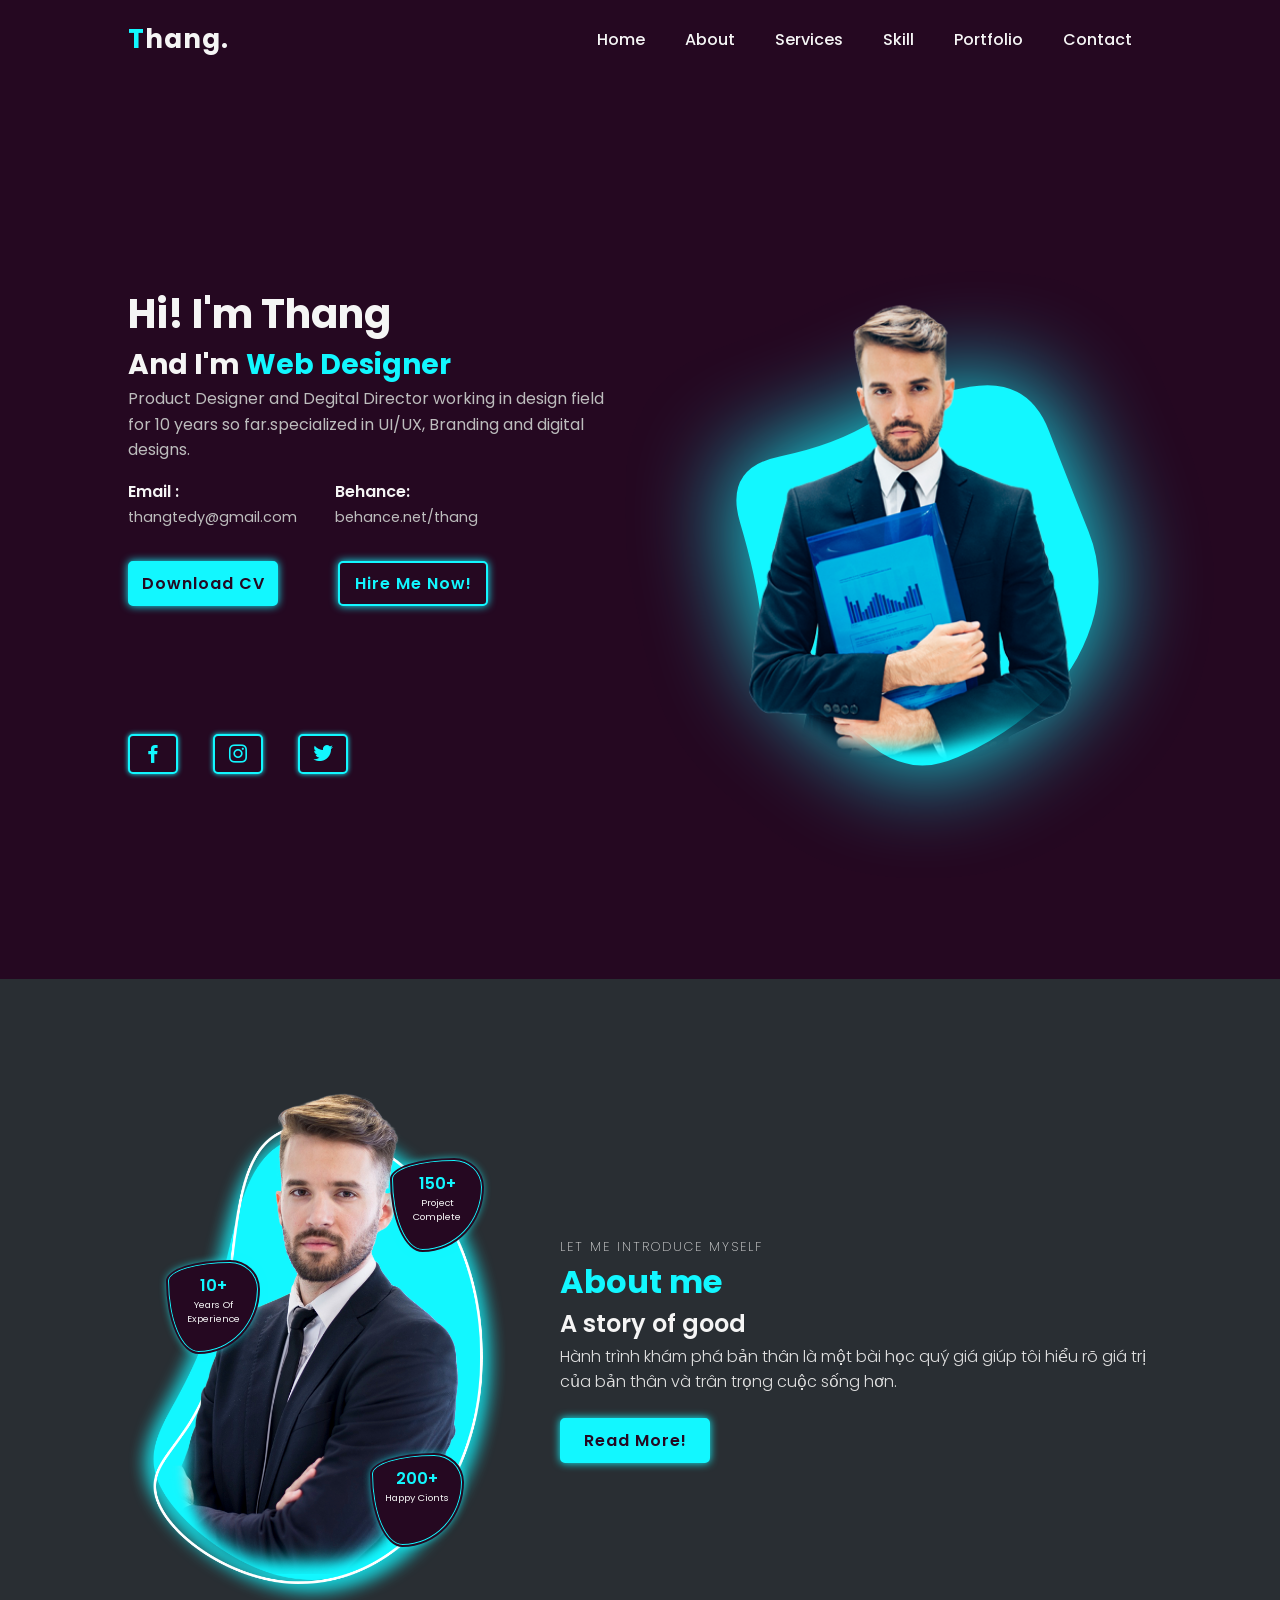
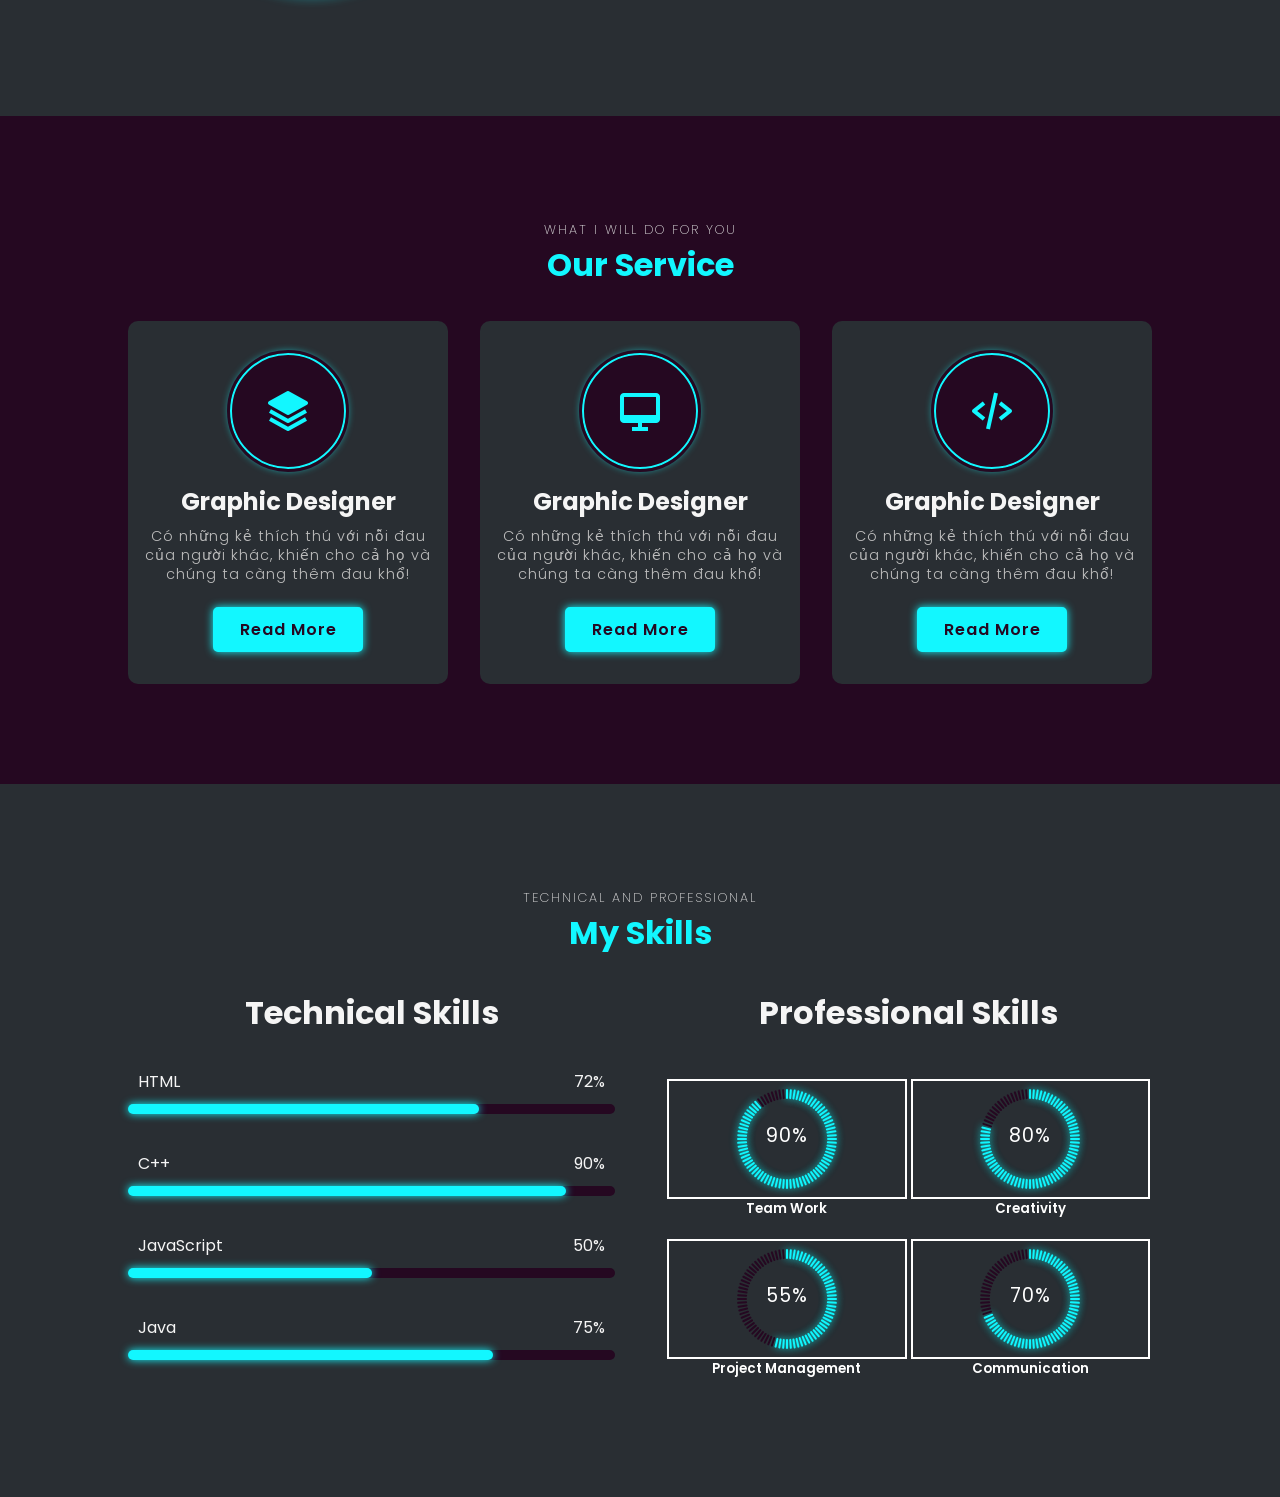
==== home.html @ ef7d9b41 "Add files via upload" ====
<!DOCTYPE html>
<html lang="en">
  <head>
    <meta charset="UTF-8" />
    <meta name="viewport" content="width=device-width, initial-scale=1.0" />
    <title>Persional Website</title>

    <!-- link-icon -->
    <link
      href="https://unpkg.com/boxicons@2.1.4/css/boxicons.min.css"
      rel="stylesheet"
    />
    <link rel="stylesheet" href="/home.css" />
  </head>
  <body>
    <header>
      <div class="logo"><span>T</span>hang.</div>
      <ul class="navlist">
        <li><a href="#home">Home</a></li>
        <li><a href="#about">About</a></li>
        <li><a href="#services">Services</a></li>
        <li><a href="#skills">Skill</a></li>
        <li><a href="#portfolio">Portfolio</a></li>
        <li><a href="#contact">Contact</a></li>
      </ul>

      <div id="menu-icon" class="bx bx-menu"></div>
    </header>

    <section id="home" class="home">
      <div class="home-content">
        <h1>Hi! I'm Thang</h1>
        <div class="change-text">
          <h3>And I'm</h3>
          <h3>
            <span class="word">Student</span>
            <span class="word">Web&nbsp;Designer</span>
            <span class="word">Frontend&nbsp;Developer</span>
            <span class="word">UX/UI&nbsp;Developer</span>
          </h3>
        </div>

        <p>
          Product Designer and Degital Director working in design field for 10
          years so far.specialized in UI/UX, Branding and digital designs.
        </p>

        <div class="infor-box">
          <div class="email-infor">
            <h5>Email :</h5>
            <span>thangtedy@gmail.com</span>
          </div>
          <div class="behance-infor">
            <h5>Behance:</h5>
            <span>behance.net/thang</span>
          </div>
        </div>

        <div class="btn-box">
          <a href="#" class="btn">Download CV</a>
          <a href="#" class="btn">Hire Me Now!</a>
        </div>

        <div class="social-icons">
          <a href="#"><i class="bx bxl-facebook"></i></a>
          <a href="#"><i class="bx bxl-instagram"></i></a>
          <a href="#"><i class="bx bxl-twitter"></i></a>
        </div>
      </div>

      <div class="home-image">
        <div class="img-box">
          <img src="/img/man3.png" alt="pic" />
        </div>

        <div class="liquid-shape">
          <svg
            viewBox="0 0 500 500"
            xmlns="http://www.w3.org/2000/svg"
            xmlns:xlink="http://www.w3.org/1999/xlink"
            width="100%"
            id="blobSvg"
          >
            <path fill="#12f7ff">
              <animate
                attributeName="d"
                dur="20000ms"
                repeatCount="indefinite"
                values="
                            M434,294Q402,338,372,373.5Q342,409,296,428Q250,447,209.5,419Q169
                            ,391,134.5,364Q100,337,99.5,293.5Q99,250,68.5,188.5Q38,127,105,121Q172
                            ,115,211,84.5Q250,54,310,48.5Q370,43,384,103.5Q398,164,432,207Q466,250,434,294Z;
    
                            M442.5,309Q455,368,404,398Q353,428,301.5,454.5Q250,481,207,440Q164,399
                            ,129.5,369.5Q95,340,81.5,295Q68,250,75,201.5Q82,153,125,130.5Q168,108,209
                            ,93Q250,78,311,58Q372,38,408,88Q444,138,437,194Q430,250,442.5,309Z;
    
                            M441.5,295.5Q407,341,376.5,378.5Q346,416,298,410Q250,404,208.5,399Q167
                            ,394,103,383Q39,372,56,311Q73,250,69.5,197Q66,144,96.5,90.5Q127,37,188.5
                            ,42Q250,47,297.5,66.5Q345,86,396,111Q447,136,461.5,193Q476,250,441.5,295.5Z;
    
                            M426,298Q417,346,385,387.5Q353,429,301.5,418Q250,407,211,396Q172,385,103.5,
                            379.5Q35,374,27,312Q19,250,65,210Q111,170,128.5,120Q146,70,198,38Q250,6,310,
                            24.5Q370,43,413.5,86.5Q457,130,446,190Q435,250,426,298Z;
    
                            M434.5,292Q396,334,375,382.5Q354,431,302,444.5Q250,458,188.5,460.5Q127
                            ,463,117,397.5Q107,332,83,291Q59,250,88.5,212Q118,174,144.5,144Q171,114
                            210.5,101.5Q250,89,309,67.5Q368,46,413.5,87.5Q459,129,466,189.5Q473,250,434.5,292Z;
    
                            M434,294Q402,338,372,373.5Q342,409,296,428Q250,447,209.5,419Q169,391
                            ,134.5,364Q100,337,99.5,293.5Q99,250,68.5,188.5Q38,127,105,121Q172,115,211
                            ,84.5Q250,54,310,48.5Q370,43,384,103.5Q398,164,432,207Q466,250,434,294Z;
                            "
              ></animate>
            </path>
          </svg>
        </div>

        <div class="liquid-shape">
          <svg
            viewBox="0 0 500 500"
            xmlns="http://www.w3.org/2000/svg"
            xmlns:xlink="http://www.w3.org/1999/xlink"
            width="100%"
            id="blobSvg"
          >
            <path fill="#12f7ff">
              <animate
                attributeName="d"
                dur="20000ms"
                repeatCount="indefinite"
                values="
                            M434,294Q402,338,372,373.5Q342,409,296,428Q250,447,209.5,419Q169
                            ,391,134.5,364Q100,337,99.5,293.5Q99,250,68.5,188.5Q38,127,105,121Q172
                            ,115,211,84.5Q250,54,310,48.5Q370,43,384,103.5Q398,164,432,207Q466,250,434,294Z;
    
                            M442.5,309Q455,368,404,398Q353,428,301.5,454.5Q250,481,207,440Q164,399
                            ,129.5,369.5Q95,340,81.5,295Q68,250,75,201.5Q82,153,125,130.5Q168,108,209
                            ,93Q250,78,311,58Q372,38,408,88Q444,138,437,194Q430,250,442.5,309Z;
    
                            M441.5,295.5Q407,341,376.5,378.5Q346,416,298,410Q250,404,208.5,399Q167
                            ,394,103,383Q39,372,56,311Q73,250,69.5,197Q66,144,96.5,90.5Q127,37,188.5
                            ,42Q250,47,297.5,66.5Q345,86,396,111Q447,136,461.5,193Q476,250,441.5,295.5Z;
    
                            M426,298Q417,346,385,387.5Q353,429,301.5,418Q250,407,211,396Q172,385,103.5,
                            379.5Q35,374,27,312Q19,250,65,210Q111,170,128.5,120Q146,70,198,38Q250,6,310,
                            24.5Q370,43,413.5,86.5Q457,130,446,190Q435,250,426,298Z;
    
                            M434.5,292Q396,334,375,382.5Q354,431,302,444.5Q250,458,188.5,460.5Q127
                            ,463,117,397.5Q107,332,83,291Q59,250,88.5,212Q118,174,144.5,144Q171,114
                            210.5,101.5Q250,89,309,67.5Q368,46,413.5,87.5Q459,129,466,189.5Q473,250,434.5,292Z;
    
                            M434,294Q402,338,372,373.5Q342,409,296,428Q250,447,209.5,419Q169,391
                            ,134.5,364Q100,337,99.5,293.5Q99,250,68.5,188.5Q38,127,105,121Q172,115,211
                            ,84.5Q250,54,310,48.5Q370,43,384,103.5Q398,164,432,207Q466,250,434,294Z;
                            "
              ></animate>
            </path>
          </svg>
        </div>
      </div>
    </section>

    <section id="about" class="about">
      <div class="img-about">
        <img src="/img/about-me-pic2.png" alt="" />
        <div class="infor-about1">
          <span>10+</span>
          <p>Years Of Experience</p>
        </div>
        <div class="infor-about2">
          <span>150+</span>
          <p>Project Complete</p>
        </div>
        <div class="infor-about3">
          <span>200+</span>
          <p>Happy Cionts</p>
        </div>
      </div>

      <div class="about-content">
        <span>Let me introduce myself</span>
        <h2>About me</h2>
        <h3>A story of good</h3>
        <p>
          Hành trình khám phá bản thân là một bài học quý giá giúp tôi hiểu rõ
          giá trị của bản thân và trân trọng cuộc sống hơn.
        </p>

        <div class="btn-box">
          <a href="#" class="btn">Read More!</a>
        </div>
      </div>
    </section>

    <section id="services" class="services">
      <div class="main-text">
        <span>what i will do for you</span>
        <h2>Our Service</h2>
      </div>
      <!-- box1 -->
      <div class="section-services">
        <div class="service-box">
          <i class="bx bxs-layer service-icon"></i>
          <h3>Graphic Designer</h3>
          <p>
            Có những kẻ thích thú với nỗi đau của người khác, khiến cho cả họ và
            chúng ta càng thêm đau khổ!
          </p>
          <div class="btn-box service-btn">
            <a href="#" class="btn">Read More</a>
          </div>
        </div>
        <!-- box2 -->
        <div class="service-box">
          <i class="bx bx-desktop service-icon"></i>
          <h3>Graphic Designer</h3>
          <p>
            Có những kẻ thích thú với nỗi đau của người khác, khiến cho cả họ và
            chúng ta càng thêm đau khổ!
          </p>
          <div class="btn-box service-btn">
            <a href="#" class="btn">Read More</a>
          </div>
        </div>
        <!-- box3 -->
        <div class="service-box">
          <i class="bx bx-code-alt service-icon"></i>
          <h3>Graphic Designer</h3>
          <p>
            Có những kẻ thích thú với nỗi đau của người khác, khiến cho cả họ và
            chúng ta càng thêm đau khổ!
          </p>
          <div class="btn-box service-btn">
            <a href="#" class="btn">Read More</a>
          </div>
        </div>
      </div>
    </section>

    <section id="skills" class="skills">
      <div class="main-text">
        <span>technical and professional</span>
        <h2>My Skills</h2>
      </div>

      <div class="skill-main">
        <div class="skill-left">
          <h3>Technical Skills</h3>

          <div class="skill-bar">
            <div class="infor">
              <p>HTML</p>
              <p>72%</p>
            </div>
            <div class="bar">
              <span class="html"></span>
            </div>
          </div>

          <div class="skill-bar">
            <div class="infor">
              <p>C++</p>
              <p>90%</p>
            </div>
            <div class="bar">
              <span class="c"></span>
            </div>
          </div>

          <div class="skill-bar">
            <div class="infor">
              <p>JavaScript</p>
              <p>50%</p>
            </div>
            <div class="bar">
              <span class="javascript"></span>
            </div>
          </div>

          <div class="skill-bar">
            <div class="infor">
              <p>Java</p>
              <p>75%</p>
            </div>
            <div class="bar">
              <span class="java"></span>
            </div>
          </div>
        </div>

        <div class="skill-right">
          <h3>Professional Skills</h3>
          <div class="professional">

            <div class="box">
              <div class="circle" data-dots="80" data-percent="90"></div>
              <div class="text">
                <big>90%</big>
                <small>Team Work</small>
              </div>
            </div>

            <div class="box">
              <div class="circle" data-dots="80" data-percent="80"></div>
              <div class="text">
                <big>80%</big>
                <small>Creativity</small>
              </div>
            </div>

            <div class="box">
              <div class="circle" data-dots="80" data-percent="55"></div>
              <div class="text">
                <big>55%</big>
                <small>Project Management</small>
              </div>
            </div>

            <div class="box">
              <div class="circle" data-dots="80" data-percent="70"></div>
              <div class="text">
                <big>70%</big>
                <small>Communication</small>
              </div>
            </div>

          </div>
        </div>
      </div>
    </section>

    <script src="/home.js"></script>
  </body>
</html>
---- home.css ----
@import url('https://fonts.googleapis.com/css2?family=Mulish:wght@200;700&family=Poppins:wght@100;200;300;400;500;600;700;800;900&display=swap');

* {
    padding: 0;
    margin: 0;
    box-sizing: border-box;
    list-style: none;
    scroll-behavior: smooth;
    text-decoration: none;
}

:root {
    --text-color:#f5f5f5;
    --hover-color:#12f7ff;
    --bg-color:#250821;
    --secon-bg-color:#292e33;
    --big-font:2.5rem;
    --normal-font:2rem;
    --neon-box-shadow:0 0 .5rem #12f7ff;
    --h2-font:3rem;
    --font-neon-text-shadow:0 0 10px rgba(18, 247, 255, 0.3),
    0 0 20px rgba(18, 247, 255, 0.3),
    0 0 30px rgba(18, 247, 255, 0.3),
    0 0 40px rgba(18, 247, 255, 0.3),
    0 0 70px rgba(18, 247, 255, 0.3),
    0 0 80px rgba(18, 247, 255, 0.3),
    0 0 100px rgba(18, 247, 255, 0.3),
    0 0 150px rgba(18, 247, 255, 0.3);
}

body {
    font-family: "Poppins", sans-serif;
    background-color: var(--bg-color);
    color: var(--text-color);
}

header {
    display: flex;
    align-items: center;
    justify-content: space-between;
    width: 100%;
    padding: 20px 10%;
}

.logo {
    font-size: 26px;
    font-weight: 700;
    letter-spacing: 1px;
}

span {
    color: var(--hover-color);
}

.navlist {
    display: flex;
}

.navlist a {
    color: var(--text-color);
    font-weight: 500;
    padding: 10px 20px;
}

.navlist a:hover {
    color: var(--hover-color);
    text-shadow: 0 0 10px rgba(18, 247, 255, 0.6),
    0 0 20px rgba(18, 247, 255, 0.6),
    0 0 30px rgba(18, 247, 255, 0.6),
    0 0 40px rgba(18, 247, 255, 0.6),
    0 0 70px rgba(18, 247, 255, 0.6),
    0 0 80px rgba(18, 247, 255, 0.6),
    0 0 100px rgba(18, 247, 255, 0.6),
    0 0 150px rgba(18, 247, 255, 0.6);
}

#menu-icon {
    font-size: 1.8rem;
    z-index: 10001;
    cursor: pointer;
    margin-left: 25px;
    background: var(--hover-color);
    border-radius: 3px;
    color: var(--secon-bg-color);
    display: none;
}

section {
    padding: 100px 10%;
}

.home {
    min-height: 100vh;
    height: 100%;
    width: 100%;
    display: grid;
    grid-template-columns: repeat(2, 1fr);
    align-items: center;
    grid-gap: 4em;
}

.home-content {
    max-width: 600px;
}

.home-content h1 {
    font-size: var(--big-font);
    font-weight: 700;
}

.change-text {
    font-size: 1.5rem;
    font-weight: 600;
}

.change-text h3 {
    display: inline-flex;
    margin: 0;
    vertical-align: top;
}

.change-text h3 .word {
    position: absolute;
    display: flex;
    opacity: 0;
}

.change-text h3 .word .letter {
    transform-origin: center center 25px;
}

.change-text h3 .word .letter.out {
    transform: rotateX(90deg);
    transition: 0.32s cubic-bezier(0.6,0,0.7,0.2);
}

.change-text h3 .word .letter.in {
    transition: 0.32s ease;
}

.change-text h3 .word .letter.behind {
    transform: rotateX(-90deg);
}

.home-content p {
    color: #bdbdbd;
    line-height: 1.6;
}

.infor-box {
    display: inline-flex;
    justify-content: space-between;
    align-items: center;
    width: 350px;
    margin: 1rem 0 2rem;
}

.infor-box h5 {
    font-weight: 600;
    color: var(--text-color);
    font-size: 1rem;
}

.infor-box span {
    font-size: .9rem;
    color: #bdbdbd;
}

.btn-box {
    display: flex;
    justify-content: space-between;
    width: 360px;
    height: 45px;
}

.btn-box a.btn {
    display: inline-flex;
    justify-content: center;
    align-items: center;width: 150px;
    height: 100%;
    background: var(--hover-color);
    color: var(--bg-color);
    font-size: 1rem;
    letter-spacing: 1px;
    font-weight: 600;
    transition: .6s;
    box-shadow: var(--neon-box-shadow);
    border-radius: 5px;
    position: relative;
    overflow: hidden;
    z-index: 1;
    border: 2px solid var(--hover-color);
}

a.btn:hover {
    color: var(--hover-color)
}

a.btn::before {
    content: "";
    position: absolute;
    top: 0;
    left: 0;
    background: var(--bg-color);
    width: 0;
    height: 100%;
    z-index: -1;
    transition: .4s;
}

a.btn:hover::before {
     width: 100%;
}

a.btn:nth-child(2) {
    background-color: var(--bg-color);
    color: var(--hover-color);
}

a.btn:nth-child(2):hover {
    color: var(--bg-color);
}

a.btn:nth-child(2)::before {
    background: var(--hover-color)
}

.social-icons {
    margin-top: 8rem;
    display: flex;
    justify-content: space-between;
    width: 220px;
    height: 40px;
}

.social-icons a {
    display: inline-flex;
    width: 50px;
    height: 100%;
    justify-content: center;
    align-items: center;
    background: var(--bg-color);
    color: var(--hover-color);
    border: 2px solid #12f7ff;
    transition: .6s;
    box-shadow: 0 0 .3rem #12f7ff;
    border-radius: 5px;
    position: relative;
    z-index: 1;
    overflow: hidden;
}

.social-icons a i {
    font-size: 1.5rem;
}

.social-icons a:hover {
    color: var(--bg-color);
}

.social-icons a::before {
    content: "";
    position: absolute;
    top: 0;
    left: 0;
    width: 0;
    height: 100%;
    background: var(--hover-color);
    transition: .6s;
    z-index: -1;
}

.social-icons a:hover::before {
    width: 100%;
}

.home-image {
    position: relative;
}

.img-box {
    text-align: center;
}

.img-box img {
    width: 100%;
    max-width: 350px;
    height: auto;
}

.liquid-shape {
    position: absolute;
    width: 100%;
    height: 100%;
    z-index: -1;
    top: 10%;
}

.liquid-shape:nth-child(2) {
    filter: blur(50px);
}

/* About Section css----------------------------------------------- */

.about {
    display: flex;
    justify-content: center;
    align-items: center;
    grid-gap: 2em;
    background: var(--secon-bg-color);
}

.about .img-about {
    text-align: center;
    position: relative;
}

.about .img-about img {
    max-width: 400px;
    height: auto;
}

.about .img-about span {
    color: var(--hover-color);
    font-size: 1rem;
    font-weight: 600;
}

.about .img-about p {
    font-size: .6rem;
}

.about-content span {
    color: #dfdfdf;
    font-size: .8rem;
    font-weight: 200;
    letter-spacing: 2px;
    text-transform: uppercase;
}   

.about-content h2 {
    color: var(--hover-color);
    font-weight: 700;
    font-size: var(--normal-font);
}

.about-content h3 {
    font-weight: 600;
    font-size: 1.5rem;
    margin-bottom: .2rem;
}

.about-content p {
    color: #dfdfdf;
    font-weight: 300;
    margin-bottom: 1.5rem;
}

.infor-about1,
.infor-about2,
.infor-about3 {
    background: var(--bg-color);
    font-size: .5rem;
    position: absolute;
    padding: 10px;
    width: 90px;
    height: 90px;
    border-radius: 69% 31% 66% 34% / 21% 30% 70% 79%;
    display: block;
    box-shadow: var(--neon-box-shadow);
    border: 1px solid var(--hover-color);
    outline: 2px solid var(--bg-color);
    z-index: 100;
    animation: morph 6s linear infinite;
}

.infor-about1 {
    left: 10%;
    top: 34%;
}

.infor-about2 {
    left: 66%;
    top: 15%;
}

.infor-about3 {
    left: 61%;
    top: 70%;
}

/* Service section css ------------------------------------------------- */
.main-text {
    width: 100%;
    text-align: center;
    margin-bottom: 2rem;
    color: var(--hover-color);
}

.main-text h2 {
    font-weight: 700;
    font-size: var(--normal-font);
}

.main-text span {
    color: #dfdfdf;
    font-size: .8rem;
    font-weight: 200;
    letter-spacing: 2px;
    text-transform: uppercase;
}

.section-services {
    display: flex;
    justify-content: center;
    align-items: center;
    flex-wrap: wrap;
    grid-gap: 2rem;
}

.section-services .service-box {
    flex: 1 1 18rem;
    padding: 2rem 1rem 2rem;
    text-align: center;
    background: var(--secon-bg-color);
    transition: transform .4s;
    border-radius: 10px;
}

.service-box:hover {
    transform: translateY(-.7rem);
}

.service-btn {
    width: auto;
    justify-content: center;
}

.service-icon {
    border: 2px solid var(--hover-color);
    padding: 2rem;
    background: var(--bg-color);
    font-size: 3rem;
    border-radius: 50%;
    position: relative;
    color: var(--hover-color);
    box-shadow: var(--neon-box-shadow);
    outline: 3px solid var(--bg-color);
}

.service-box h3 {
    margin-block: 15px 5px;
    font-size: 1.5rem;
}

.service-box p {
    margin: .5rem 0 1.5rem 0;
    font-weight: 300;
    font-size: .9rem;
    letter-spacing: 1px;
    color: #bdbdbd;
    line-height: 1.3; 
}

/* Skill section css ------------------------------------------------------ */
.skills {
    background: var(--secon-bg-color);
}

.skill-main {
    width: 100%;
    display: grid;
    grid-template-columns: repeat(2, 1fr);
    grid-row-gap: 30px;
    grid-column-gap: 50px;
}

/* skill left */

.skill-bar {
    margin-bottom: 2.3rem;
}

.skill-main h3 {
    margin-bottom: 2rem;
    font-size: var(--normal-font);
    text-align: center;
}

.skill-left .skill-bar .infor {
    display: flex;
    justify-content: space-between;
    align-items: center;
    padding: 0 10px;
}

.skill-left .skill-bar .bar {
    width: 100%;
    height: 10px;
    background-color: var(--bg-color);
    border-radius: 25px;
    margin-top: 10px;
    position: relative;
}

.skill-bar .bar span {
    width: 50%;
    height: 100%;
    position: absolute;
    left: 0;
    background: var(--hover-color);
    border-radius: 25px;
    box-shadow: var(--neon-box-shadow);
}

.skill-bar .bar .html {
    width: 72%;
    animation: html 2s;
}

.skill-bar .bar .c {
    width: 90%;
    animation: c 3s;
}

.skill-bar .bar .javascript {
    width: 50%;
    animation: javascript 4s;
}

.skill-bar .bar .java {
    width: 75%;
    animation: java 5s;
}

/* skill right */
.professional {
    display: grid;
    grid-template-columns: 1fr 1fr;
}

.box {
    position: relative;
    margin: 10px 2px;
    flex: 1 1 15rem;
}

.box .text {
    text-align: center;
    color: #fff;
    font-size: 1rem;
}

.box .text big {
    font: 400;
    letter-spacing: 1px;
    position: absolute;
    top: 40%;
    left: 50%;
    transform: translate(-50%, -50%);
}

.box .text small {
    display: block;
    font-weight: 600;
}

.circle {
    width: 100%;
    height: 120px;
    display: flex;
    justify-content: center;
    align-items: center;
    border: 2px solid #fff;
}

.circle .points {
    width: 2px;
    height: 10px;
    background-color: var(--bg-color);
    position: absolute;
    border-radius: 3px;
    transform: rotate(calc(var(--i)*var(--rot))) translateY(-45px);
}

.points.marked {
    animation: glow 0.04s linear forwards;
    animation-delay: calc(var(--i)*0.05s);
}

















/* keyframes --------------------------------------------------------------------------------------- */

@keyframes morph {
    0%,
    100% {
        border-radius: 40% 60% 70% 30% / 40% 40% 60% 50%;       
    }

    30%{
        border-radius: 70% 30% 50% 50% / 30% 30% 70% 70%;
    }

    60% {
        border-radius: 100% 60% 60% 100% / 100% 100% 60% 60%;
    }

    80% {
        border-radius: 69% 31% 66% 34% / 21% 30% 70% 79%;   
    }
}

@keyframes html {
    0% {
        width: 0%;
    }
    100% {
        width: 72%;
    }
}

@keyframes c {
    0% {
        width: 0%;
    }
    100% {
        width: 90%;
    }
}

@keyframes javascript {
    0% {
        width: 0%;
    }
    100% {
        width: 50%;
    }
}

@keyframes java {
    0% {
        width: 0%;
    }
    100% {
        width: 75%;
    }
}

@keyframes glow {
    0% {
        background: var(--bg-color);
        box-shadow: none;
    }
    100% {
        background: var(--hover-color);
        box-shadow: var(--neon-box-shadow);

    }
}
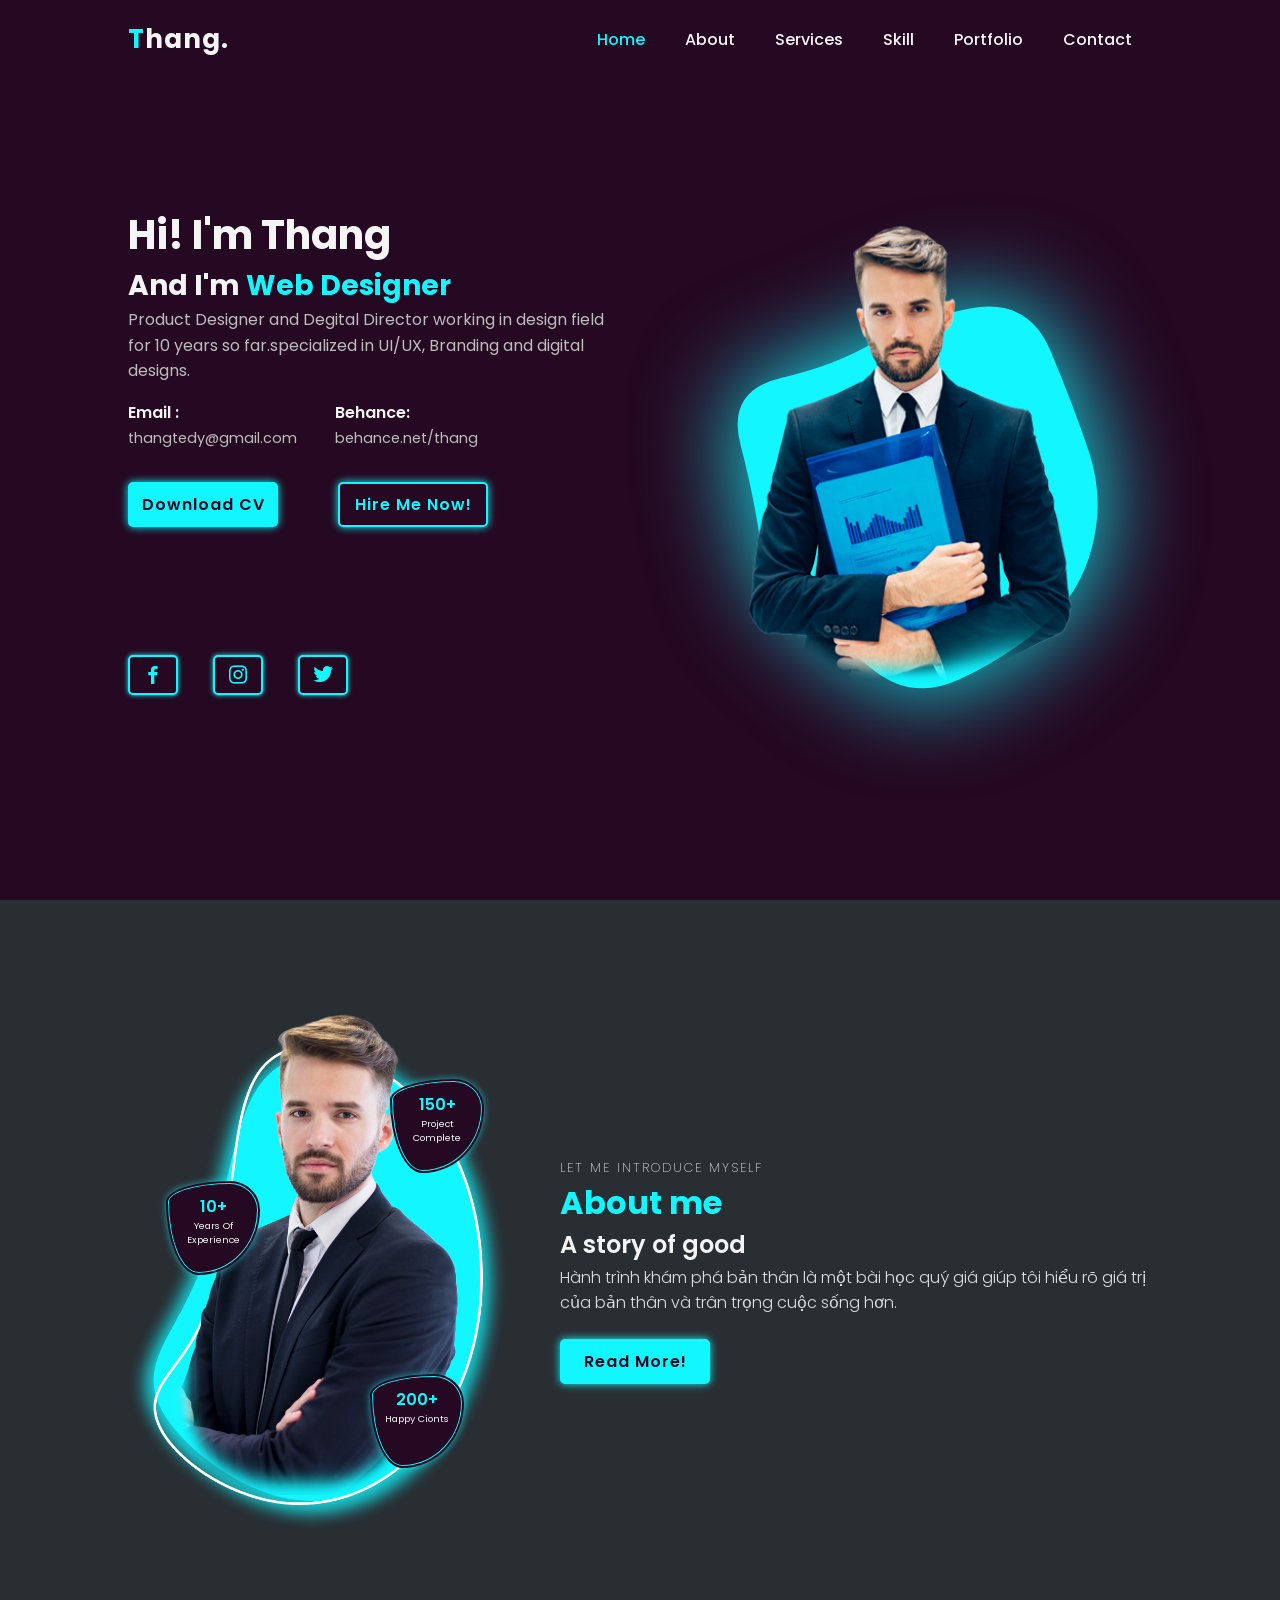
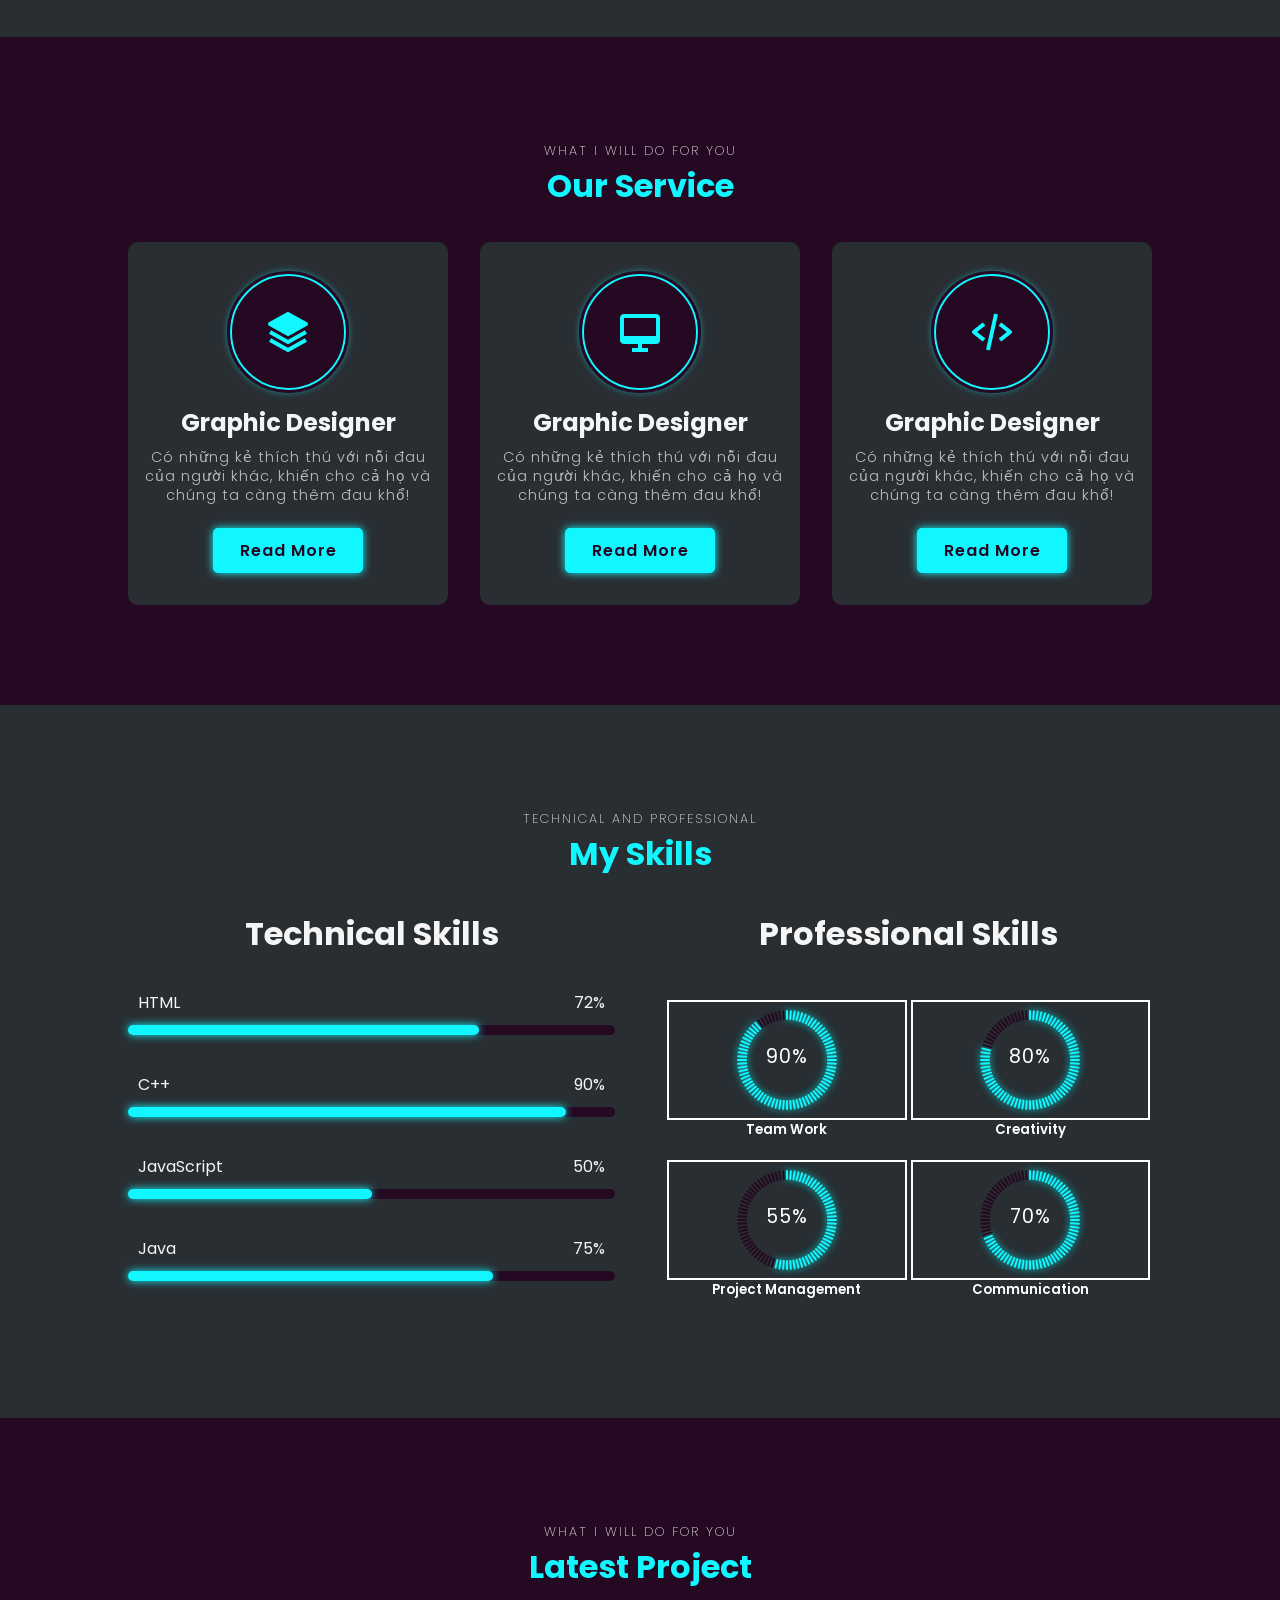
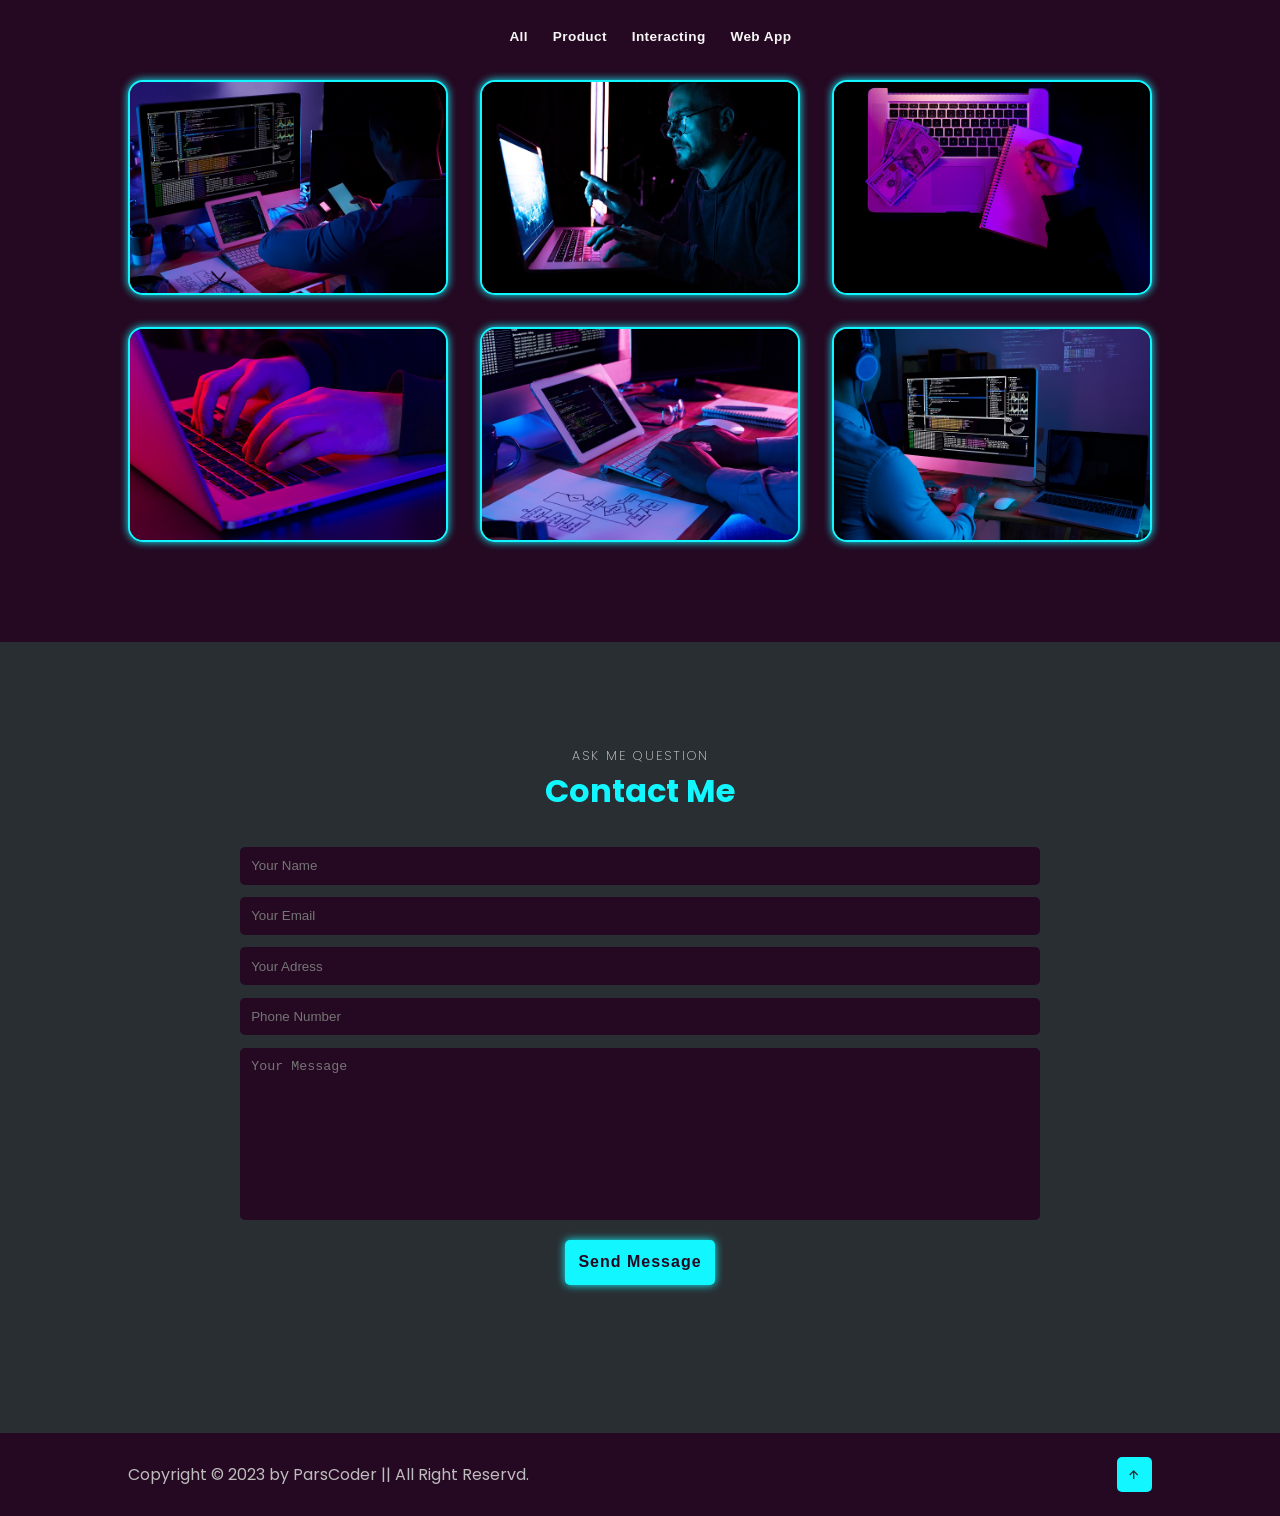
==== commit cffeace4: "Version 1" ====
--- a/home.html
+++ b/home.html
@@ -1,335 +1,455 @@
-<!DOCTYPE html>
-<html lang="en">
-  <head>
-    <meta charset="UTF-8" />
-    <meta name="viewport" content="width=device-width, initial-scale=1.0" />
-    <title>Persional Website</title>
-
-    <!-- link-icon -->
-    <link
-      href="https://unpkg.com/boxicons@2.1.4/css/boxicons.min.css"
-      rel="stylesheet"
-    />
-    <link rel="stylesheet" href="/home.css" />
-  </head>
-  <body>
-    <header>
-      <div class="logo"><span>T</span>hang.</div>
-      <ul class="navlist">
-        <li><a href="#home">Home</a></li>
-        <li><a href="#about">About</a></li>
-        <li><a href="#services">Services</a></li>
-        <li><a href="#skills">Skill</a></li>
-        <li><a href="#portfolio">Portfolio</a></li>
-        <li><a href="#contact">Contact</a></li>
-      </ul>
-
-      <div id="menu-icon" class="bx bx-menu"></div>
-    </header>
-
-    <section id="home" class="home">
-      <div class="home-content">
-        <h1>Hi! I'm Thang</h1>
-        <div class="change-text">
-          <h3>And I'm</h3>
-          <h3>
-            <span class="word">Student</span>
-            <span class="word">Web&nbsp;Designer</span>
-            <span class="word">Frontend&nbsp;Developer</span>
-            <span class="word">UX/UI&nbsp;Developer</span>
-          </h3>
-        </div>
-
-        <p>
-          Product Designer and Degital Director working in design field for 10
-          years so far.specialized in UI/UX, Branding and digital designs.
-        </p>
-
-        <div class="infor-box">
-          <div class="email-infor">
-            <h5>Email :</h5>
-            <span>thangtedy@gmail.com</span>
-          </div>
-          <div class="behance-infor">
-            <h5>Behance:</h5>
-            <span>behance.net/thang</span>
-          </div>
-        </div>
-
-        <div class="btn-box">
-          <a href="#" class="btn">Download CV</a>
-          <a href="#" class="btn">Hire Me Now!</a>
-        </div>
-
-        <div class="social-icons">
-          <a href="#"><i class="bx bxl-facebook"></i></a>
-          <a href="#"><i class="bx bxl-instagram"></i></a>
-          <a href="#"><i class="bx bxl-twitter"></i></a>
-        </div>
-      </div>
-
-      <div class="home-image">
-        <div class="img-box">
-          <img src="/img/man3.png" alt="pic" />
-        </div>
-
-        <div class="liquid-shape">
-          <svg
-            viewBox="0 0 500 500"
-            xmlns="http://www.w3.org/2000/svg"
-            xmlns:xlink="http://www.w3.org/1999/xlink"
-            width="100%"
-            id="blobSvg"
-          >
-            <path fill="#12f7ff">
-              <animate
-                attributeName="d"
-                dur="20000ms"
-                repeatCount="indefinite"
-                values="
-                            M434,294Q402,338,372,373.5Q342,409,296,428Q250,447,209.5,419Q169
-                            ,391,134.5,364Q100,337,99.5,293.5Q99,250,68.5,188.5Q38,127,105,121Q172
-                            ,115,211,84.5Q250,54,310,48.5Q370,43,384,103.5Q398,164,432,207Q466,250,434,294Z;
-    
-                            M442.5,309Q455,368,404,398Q353,428,301.5,454.5Q250,481,207,440Q164,399
-                            ,129.5,369.5Q95,340,81.5,295Q68,250,75,201.5Q82,153,125,130.5Q168,108,209
-                            ,93Q250,78,311,58Q372,38,408,88Q444,138,437,194Q430,250,442.5,309Z;
-    
-                            M441.5,295.5Q407,341,376.5,378.5Q346,416,298,410Q250,404,208.5,399Q167
-                            ,394,103,383Q39,372,56,311Q73,250,69.5,197Q66,144,96.5,90.5Q127,37,188.5
-                            ,42Q250,47,297.5,66.5Q345,86,396,111Q447,136,461.5,193Q476,250,441.5,295.5Z;
-    
-                            M426,298Q417,346,385,387.5Q353,429,301.5,418Q250,407,211,396Q172,385,103.5,
-                            379.5Q35,374,27,312Q19,250,65,210Q111,170,128.5,120Q146,70,198,38Q250,6,310,
-                            24.5Q370,43,413.5,86.5Q457,130,446,190Q435,250,426,298Z;
-    
-                            M434.5,292Q396,334,375,382.5Q354,431,302,444.5Q250,458,188.5,460.5Q127
-                            ,463,117,397.5Q107,332,83,291Q59,250,88.5,212Q118,174,144.5,144Q171,114
-                            210.5,101.5Q250,89,309,67.5Q368,46,413.5,87.5Q459,129,466,189.5Q473,250,434.5,292Z;
-    
-                            M434,294Q402,338,372,373.5Q342,409,296,428Q250,447,209.5,419Q169,391
-                            ,134.5,364Q100,337,99.5,293.5Q99,250,68.5,188.5Q38,127,105,121Q172,115,211
-                            ,84.5Q250,54,310,48.5Q370,43,384,103.5Q398,164,432,207Q466,250,434,294Z;
-                            "
-              ></animate>
-            </path>
-          </svg>
-        </div>
-
-        <div class="liquid-shape">
-          <svg
-            viewBox="0 0 500 500"
-            xmlns="http://www.w3.org/2000/svg"
-            xmlns:xlink="http://www.w3.org/1999/xlink"
-            width="100%"
-            id="blobSvg"
-          >
-            <path fill="#12f7ff">
-              <animate
-                attributeName="d"
-                dur="20000ms"
-                repeatCount="indefinite"
-                values="
-                            M434,294Q402,338,372,373.5Q342,409,296,428Q250,447,209.5,419Q169
-                            ,391,134.5,364Q100,337,99.5,293.5Q99,250,68.5,188.5Q38,127,105,121Q172
-                            ,115,211,84.5Q250,54,310,48.5Q370,43,384,103.5Q398,164,432,207Q466,250,434,294Z;
-    
-                            M442.5,309Q455,368,404,398Q353,428,301.5,454.5Q250,481,207,440Q164,399
-                            ,129.5,369.5Q95,340,81.5,295Q68,250,75,201.5Q82,153,125,130.5Q168,108,209
-                            ,93Q250,78,311,58Q372,38,408,88Q444,138,437,194Q430,250,442.5,309Z;
-    
-                            M441.5,295.5Q407,341,376.5,378.5Q346,416,298,410Q250,404,208.5,399Q167
-                            ,394,103,383Q39,372,56,311Q73,250,69.5,197Q66,144,96.5,90.5Q127,37,188.5
-                            ,42Q250,47,297.5,66.5Q345,86,396,111Q447,136,461.5,193Q476,250,441.5,295.5Z;
-    
-                            M426,298Q417,346,385,387.5Q353,429,301.5,418Q250,407,211,396Q172,385,103.5,
-                            379.5Q35,374,27,312Q19,250,65,210Q111,170,128.5,120Q146,70,198,38Q250,6,310,
-                            24.5Q370,43,413.5,86.5Q457,130,446,190Q435,250,426,298Z;
-    
-                            M434.5,292Q396,334,375,382.5Q354,431,302,444.5Q250,458,188.5,460.5Q127
-                            ,463,117,397.5Q107,332,83,291Q59,250,88.5,212Q118,174,144.5,144Q171,114
-                            210.5,101.5Q250,89,309,67.5Q368,46,413.5,87.5Q459,129,466,189.5Q473,250,434.5,292Z;
-    
-                            M434,294Q402,338,372,373.5Q342,409,296,428Q250,447,209.5,419Q169,391
-                            ,134.5,364Q100,337,99.5,293.5Q99,250,68.5,188.5Q38,127,105,121Q172,115,211
-                            ,84.5Q250,54,310,48.5Q370,43,384,103.5Q398,164,432,207Q466,250,434,294Z;
-                            "
-              ></animate>
-            </path>
-          </svg>
-        </div>
-      </div>
-    </section>
-
-    <section id="about" class="about">
-      <div class="img-about">
-        <img src="/img/about-me-pic2.png" alt="" />
-        <div class="infor-about1">
-          <span>10+</span>
-          <p>Years Of Experience</p>
-        </div>
-        <div class="infor-about2">
-          <span>150+</span>
-          <p>Project Complete</p>
-        </div>
-        <div class="infor-about3">
-          <span>200+</span>
-          <p>Happy Cionts</p>
-        </div>
-      </div>
-
-      <div class="about-content">
-        <span>Let me introduce myself</span>
-        <h2>About me</h2>
-        <h3>A story of good</h3>
-        <p>
-          Hành trình khám phá bản thân là một bài học quý giá giúp tôi hiểu rõ
-          giá trị của bản thân và trân trọng cuộc sống hơn.
-        </p>
-
-        <div class="btn-box">
-          <a href="#" class="btn">Read More!</a>
-        </div>
-      </div>
-    </section>
-
-    <section id="services" class="services">
-      <div class="main-text">
-        <span>what i will do for you</span>
-        <h2>Our Service</h2>
-      </div>
-      <!-- box1 -->
-      <div class="section-services">
-        <div class="service-box">
-          <i class="bx bxs-layer service-icon"></i>
-          <h3>Graphic Designer</h3>
-          <p>
-            Có những kẻ thích thú với nỗi đau của người khác, khiến cho cả họ và
-            chúng ta càng thêm đau khổ!
-          </p>
-          <div class="btn-box service-btn">
-            <a href="#" class="btn">Read More</a>
-          </div>
-        </div>
-        <!-- box2 -->
-        <div class="service-box">
-          <i class="bx bx-desktop service-icon"></i>
-          <h3>Graphic Designer</h3>
-          <p>
-            Có những kẻ thích thú với nỗi đau của người khác, khiến cho cả họ và
-            chúng ta càng thêm đau khổ!
-          </p>
-          <div class="btn-box service-btn">
-            <a href="#" class="btn">Read More</a>
-          </div>
-        </div>
-        <!-- box3 -->
-        <div class="service-box">
-          <i class="bx bx-code-alt service-icon"></i>
-          <h3>Graphic Designer</h3>
-          <p>
-            Có những kẻ thích thú với nỗi đau của người khác, khiến cho cả họ và
-            chúng ta càng thêm đau khổ!
-          </p>
-          <div class="btn-box service-btn">
-            <a href="#" class="btn">Read More</a>
-          </div>
-        </div>
-      </div>
-    </section>
-
-    <section id="skills" class="skills">
-      <div class="main-text">
-        <span>technical and professional</span>
-        <h2>My Skills</h2>
-      </div>
-
-      <div class="skill-main">
-        <div class="skill-left">
-          <h3>Technical Skills</h3>
-
-          <div class="skill-bar">
-            <div class="infor">
-              <p>HTML</p>
-              <p>72%</p>
-            </div>
-            <div class="bar">
-              <span class="html"></span>
-            </div>
-          </div>
-
-          <div class="skill-bar">
-            <div class="infor">
-              <p>C++</p>
-              <p>90%</p>
-            </div>
-            <div class="bar">
-              <span class="c"></span>
-            </div>
-          </div>
-
-          <div class="skill-bar">
-            <div class="infor">
-              <p>JavaScript</p>
-              <p>50%</p>
-            </div>
-            <div class="bar">
-              <span class="javascript"></span>
-            </div>
-          </div>
-
-          <div class="skill-bar">
-            <div class="infor">
-              <p>Java</p>
-              <p>75%</p>
-            </div>
-            <div class="bar">
-              <span class="java"></span>
-            </div>
-          </div>
-        </div>
-
-        <div class="skill-right">
-          <h3>Professional Skills</h3>
-          <div class="professional">
-
-            <div class="box">
-              <div class="circle" data-dots="80" data-percent="90"></div>
-              <div class="text">
-                <big>90%</big>
-                <small>Team Work</small>
-              </div>
-            </div>
-
-            <div class="box">
-              <div class="circle" data-dots="80" data-percent="80"></div>
-              <div class="text">
-                <big>80%</big>
-                <small>Creativity</small>
-              </div>
-            </div>
-
-            <div class="box">
-              <div class="circle" data-dots="80" data-percent="55"></div>
-              <div class="text">
-                <big>55%</big>
-                <small>Project Management</small>
-              </div>
-            </div>
-
-            <div class="box">
-              <div class="circle" data-dots="80" data-percent="70"></div>
-              <div class="text">
-                <big>70%</big>
-                <small>Communication</small>
-              </div>
-            </div>
-
-          </div>
-        </div>
-      </div>
-    </section>
-
-    <script src="/home.js"></script>
-  </body>
-</html>
+<!DOCTYPE html>
+<html lang="en">
+  <head>
+    <meta charset="UTF-8" />
+    <meta name="viewport" content="width=device-width, initial-scale=1.0" />
+    <title>Persional Website</title>
+
+    <!-- link-icon -->
+    <link
+      href="https://unpkg.com/boxicons@2.1.4/css/boxicons.min.css"
+      rel="stylesheet"
+    />
+    <link rel="stylesheet" href="home.css" />
+  </head>
+  <body>
+    <header>
+      <div class="logo"><span>T</span>hang.</div>
+      <ul class="navlist">
+        <li><a href="#home">Home</a></li>
+        <li><a href="#about">About</a></li>
+        <li><a href="#services">Services</a></li>
+        <li><a href="#skills">Skill</a></li>
+        <li><a href="#portfolio">Portfolio</a></li>
+        <li><a href="#contact">Contact</a></li>
+      </ul>
+
+      <div id="menu-icon" class="bx bx-menu"></div>
+    </header>
+
+    <section id="home" class="home">
+      <div class="home-content">
+        <h1>Hi! I'm Thang</h1>
+        <div class="change-text">
+          <h3>And I'm</h3>
+          <h3>
+            <span class="word">Student</span>
+            <span class="word">Web&nbsp;Designer</span>
+            <span class="word">Frontend&nbsp;Developer</span>
+            <span class="word">UX/UI&nbsp;Developer</span>
+          </h3>
+        </div>
+
+        <p>
+          Product Designer and Degital Director working in design field for 10
+          years so far.specialized in UI/UX, Branding and digital designs.
+        </p>
+
+        <div class="infor-box">
+          <div class="email-infor">
+            <h5>Email :</h5>
+            <span>thangtedy@gmail.com</span>
+          </div>
+          <div class="behance-infor">
+            <h5>Behance:</h5>
+            <span>behance.net/thang</span>
+          </div>
+        </div>
+
+        <div class="btn-box">
+          <a href="#" class="btn">Download CV</a>
+          <a href="#" class="btn">Hire Me Now!</a>
+        </div>
+
+        <div class="social-icons">
+          <a href="#"><i class="bx bxl-facebook"></i></a>
+          <a href="#"><i class="bx bxl-instagram"></i></a>
+          <a href="#"><i class="bx bxl-twitter"></i></a>
+        </div>
+      </div>
+
+      <div class="home-image">
+        <div class="img-box">
+          <img src="img/man3.png" alt="pic" />
+        </div>
+
+        <div class="liquid-shape">
+          <svg
+            viewBox="0 0 500 500"
+            xmlns="http://www.w3.org/2000/svg"
+            xmlns:xlink="http://www.w3.org/1999/xlink"
+            width="100%"
+            id="blobSvg"
+          >
+            <path fill="#12f7ff">
+              <animate
+                attributeName="d"
+                dur="20000ms"
+                repeatCount="indefinite"
+                values="
+                            M434,294Q402,338,372,373.5Q342,409,296,428Q250,447,209.5,419Q169
+                            ,391,134.5,364Q100,337,99.5,293.5Q99,250,68.5,188.5Q38,127,105,121Q172
+                            ,115,211,84.5Q250,54,310,48.5Q370,43,384,103.5Q398,164,432,207Q466,250,434,294Z;
+    
+                            M442.5,309Q455,368,404,398Q353,428,301.5,454.5Q250,481,207,440Q164,399
+                            ,129.5,369.5Q95,340,81.5,295Q68,250,75,201.5Q82,153,125,130.5Q168,108,209
+                            ,93Q250,78,311,58Q372,38,408,88Q444,138,437,194Q430,250,442.5,309Z;
+    
+                            M441.5,295.5Q407,341,376.5,378.5Q346,416,298,410Q250,404,208.5,399Q167
+                            ,394,103,383Q39,372,56,311Q73,250,69.5,197Q66,144,96.5,90.5Q127,37,188.5
+                            ,42Q250,47,297.5,66.5Q345,86,396,111Q447,136,461.5,193Q476,250,441.5,295.5Z;
+    
+                            M426,298Q417,346,385,387.5Q353,429,301.5,418Q250,407,211,396Q172,385,103.5,
+                            379.5Q35,374,27,312Q19,250,65,210Q111,170,128.5,120Q146,70,198,38Q250,6,310,
+                            24.5Q370,43,413.5,86.5Q457,130,446,190Q435,250,426,298Z;
+    
+                            M434.5,292Q396,334,375,382.5Q354,431,302,444.5Q250,458,188.5,460.5Q127
+                            ,463,117,397.5Q107,332,83,291Q59,250,88.5,212Q118,174,144.5,144Q171,114
+                            210.5,101.5Q250,89,309,67.5Q368,46,413.5,87.5Q459,129,466,189.5Q473,250,434.5,292Z;
+    
+                            M434,294Q402,338,372,373.5Q342,409,296,428Q250,447,209.5,419Q169,391
+                            ,134.5,364Q100,337,99.5,293.5Q99,250,68.5,188.5Q38,127,105,121Q172,115,211
+                            ,84.5Q250,54,310,48.5Q370,43,384,103.5Q398,164,432,207Q466,250,434,294Z;
+                            "
+              ></animate>
+            </path>
+          </svg>
+        </div>
+
+        <div class="liquid-shape">
+          <svg
+            viewBox="0 0 500 500"
+            xmlns="http://www.w3.org/2000/svg"
+            xmlns:xlink="http://www.w3.org/1999/xlink"
+            width="100%"
+            id="blobSvg"
+          >
+            <path fill="#12f7ff">
+              <animate
+                attributeName="d"
+                dur="20000ms"
+                repeatCount="indefinite"
+                values="
+                            M434,294Q402,338,372,373.5Q342,409,296,428Q250,447,209.5,419Q169
+                            ,391,134.5,364Q100,337,99.5,293.5Q99,250,68.5,188.5Q38,127,105,121Q172
+                            ,115,211,84.5Q250,54,310,48.5Q370,43,384,103.5Q398,164,432,207Q466,250,434,294Z;
+    
+                            M442.5,309Q455,368,404,398Q353,428,301.5,454.5Q250,481,207,440Q164,399
+                            ,129.5,369.5Q95,340,81.5,295Q68,250,75,201.5Q82,153,125,130.5Q168,108,209
+                            ,93Q250,78,311,58Q372,38,408,88Q444,138,437,194Q430,250,442.5,309Z;
+    
+                            M441.5,295.5Q407,341,376.5,378.5Q346,416,298,410Q250,404,208.5,399Q167
+                            ,394,103,383Q39,372,56,311Q73,250,69.5,197Q66,144,96.5,90.5Q127,37,188.5
+                            ,42Q250,47,297.5,66.5Q345,86,396,111Q447,136,461.5,193Q476,250,441.5,295.5Z;
+    
+                            M426,298Q417,346,385,387.5Q353,429,301.5,418Q250,407,211,396Q172,385,103.5,
+                            379.5Q35,374,27,312Q19,250,65,210Q111,170,128.5,120Q146,70,198,38Q250,6,310,
+                            24.5Q370,43,413.5,86.5Q457,130,446,190Q435,250,426,298Z;
+    
+                            M434.5,292Q396,334,375,382.5Q354,431,302,444.5Q250,458,188.5,460.5Q127
+                            ,463,117,397.5Q107,332,83,291Q59,250,88.5,212Q118,174,144.5,144Q171,114
+                            210.5,101.5Q250,89,309,67.5Q368,46,413.5,87.5Q459,129,466,189.5Q473,250,434.5,292Z;
+    
+                            M434,294Q402,338,372,373.5Q342,409,296,428Q250,447,209.5,419Q169,391
+                            ,134.5,364Q100,337,99.5,293.5Q99,250,68.5,188.5Q38,127,105,121Q172,115,211
+                            ,84.5Q250,54,310,48.5Q370,43,384,103.5Q398,164,432,207Q466,250,434,294Z;
+                            "
+              ></animate>
+            </path>
+          </svg>
+        </div>
+      </div>
+    </section>
+
+    <section id="about" class="about">
+      <div class="img-about">
+        <img src="img/about-me-pic2.png" alt="" />
+        <div class="infor-about1">
+          <span>10+</span>
+          <p>Years Of Experience</p>
+        </div>
+        <div class="infor-about2">
+          <span>150+</span>
+          <p>Project Complete</p>
+        </div>
+        <div class="infor-about3">
+          <span>200+</span>
+          <p>Happy Cionts</p>
+        </div>
+      </div>
+
+      <div class="about-content">
+        <span>Let me introduce myself</span>
+        <h2>About me</h2>
+        <h3>A story of good</h3>
+        <p>
+          Hành trình khám phá bản thân là một bài học quý giá giúp tôi hiểu rõ
+          giá trị của bản thân và trân trọng cuộc sống hơn.
+        </p>
+
+        <div class="btn-box">
+          <a href="#" class="btn">Read More!</a>
+        </div>
+      </div>
+    </section>
+
+    <section id="services" class="services">
+      <div class="main-text">
+        <span>what i will do for you</span>
+        <h2>Our Service</h2>
+      </div>
+      <!-- box1 -->
+      <div class="section-services">
+        <div class="service-box">
+          <i class="bx bxs-layer service-icon"></i>
+          <h3>Graphic Designer</h3>
+          <p>
+            Có những kẻ thích thú với nỗi đau của người khác, khiến cho cả họ và
+            chúng ta càng thêm đau khổ!
+          </p>
+          <div class="btn-box service-btn">
+            <a href="#" class="btn">Read More</a>
+          </div>
+        </div>
+        <!-- box2 -->
+        <div class="service-box">
+          <i class="bx bx-desktop service-icon"></i>
+          <h3>Graphic Designer</h3>
+          <p>
+            Có những kẻ thích thú với nỗi đau của người khác, khiến cho cả họ và
+            chúng ta càng thêm đau khổ!
+          </p>
+          <div class="btn-box service-btn">
+            <a href="#" class="btn">Read More</a>
+          </div>
+        </div>
+        <!-- box3 -->
+        <div class="service-box">
+          <i class="bx bx-code-alt service-icon"></i>
+          <h3>Graphic Designer</h3>
+          <p>
+            Có những kẻ thích thú với nỗi đau của người khác, khiến cho cả họ và
+            chúng ta càng thêm đau khổ!
+          </p>
+          <div class="btn-box service-btn">
+            <a href="#" class="btn">Read More</a>
+          </div>
+        </div>
+      </div>
+    </section>
+
+    <section id="skills" class="skills">
+      <div class="main-text">
+        <span>technical and professional</span>
+        <h2>My Skills</h2>
+      </div>
+
+      <div class="skill-main">
+        <div class="skill-left">
+          <h3>Technical Skills</h3>
+
+          <div class="skill-bar">
+            <div class="infor">
+              <p>HTML</p>
+              <p>72%</p>
+            </div>
+            <div class="bar">
+              <span class="html"></span>
+            </div>
+          </div>
+
+          <div class="skill-bar">
+            <div class="infor">
+              <p>C++</p>
+              <p>90%</p>
+            </div>
+            <div class="bar">
+              <span class="c"></span>
+            </div>
+          </div>
+
+          <div class="skill-bar">
+            <div class="infor">
+              <p>JavaScript</p>
+              <p>50%</p>
+            </div>
+            <div class="bar">
+              <span class="javascript"></span>
+            </div>
+          </div>
+
+          <div class="skill-bar">
+            <div class="infor">
+              <p>Java</p>
+              <p>75%</p>
+            </div>
+            <div class="bar">
+              <span class="java"></span>
+            </div>
+          </div>
+        </div>
+
+        <div class="skill-right">
+          <h3>Professional Skills</h3>
+          <div class="professional">
+
+            <div class="box">
+              <div class="circle" data-dots="80" data-percent="90"></div>
+              <div class="text">
+                <big>90%</big>
+                <small>Team Work</small>
+              </div>
+            </div>
+
+            <div class="box">
+              <div class="circle" data-dots="80" data-percent="80"></div>
+              <div class="text">
+                <big>80%</big>
+                <small>Creativity</small>
+              </div>
+            </div>
+
+            <div class="box">
+              <div class="circle" data-dots="80" data-percent="55"></div>
+              <div class="text">
+                <big>55%</big>
+                <small>Project Management</small>
+              </div>
+            </div>
+
+            <div class="box">
+              <div class="circle" data-dots="80" data-percent="70"></div>
+              <div class="text">
+                <big>70%</big>
+                <small>Communication</small>
+              </div>
+            </div>
+
+          </div>
+        </div>
+      </div>
+    </section>
+
+    <section id="portfolio" class="portfolio">
+      <div class="main-text">
+        <span>What i will do for you</span>
+        <h2>Latest Project</h2>
+      </div>
+
+      <div class="container">
+        <div class="filter-buttons">
+          <button class="btn" data-filter="all">All</button>
+          <button class="btn" data-filter=".product">Product</button>
+          <button class="btn" data-filter=".inter">Interacting</button>
+          <button class="btn" data-filter=".web">Web App</button>
+        </div>
+
+        <div class="portfolio-gallery">
+          <div class="port-box mix product">
+            <div class="port-image">
+              <img src="img/1.jpg" alt="">
+            </div>
+            <div class="port-content">
+              <h3>Graphic Design</h3>
+              <p>
+                Cuộc sống như thể việc đạp một chiếc xe. Để giữ thăng bằng, bạn phải đi tiếp.
+              </p>
+              <a href="#"><i class='bx bx-link-external'></i></a>
+            </div>
+          </div>
+
+          <div class="port-box mix product">
+            <div class="port-image">
+              <img src="img/2.jpg" alt="">
+            </div>
+            <div class="port-content">
+              <h3>Graphic Design</h3>
+              <p>
+                Cuộc sống như thể việc đạp một chiếc xe. Để giữ thăng bằng, bạn phải đi tiếp.
+              </p>
+              <a href="#"><i class='bx bx-link-external'></i></a>
+            </div>
+          </div>
+
+          <div class="port-box mix inter">
+            <div class="port-image">
+              <img src="img/3.jpg" alt="">
+            </div>
+            <div class="port-content">
+              <h3>Graphic Design</h3>
+              <p>
+                Cuộc sống như thể việc đạp một chiếc xe. Để giữ thăng bằng, bạn phải đi tiếp.
+              </p>
+              <a href="#"><i class='bx bx-link-external'></i></a>
+            </div>
+          </div>
+
+          <div class="port-box mix inter">
+            <div class="port-image">
+              <img src="img/4.jpg" alt="">
+            </div>
+            <div class="port-content">
+              <h3>Graphic Design</h3>
+              <p>
+                Cuộc sống như thể việc đạp một chiếc xe. Để giữ thăng bằng, bạn phải đi tiếp.
+              </p>
+              <a href="#"><i class='bx bx-link-external'></i></a>
+            </div>
+          </div>
+
+          <div class="port-box mix inter">
+            <div class="port-image">
+              <img src="img/5.jpg" alt="">
+            </div>
+            <div class="port-content">
+              <h3>Graphic Design</h3>
+              <p>
+                Cuộc sống như thể việc đạp một chiếc xe. Để giữ thăng bằng, bạn phải đi tiếp.
+              </p>
+              <a href="#"><i class='bx bx-link-external'></i></a>
+            </div>
+          </div>
+
+          <div class="port-box mix web">
+            <div class="port-image">
+              <img src="img/6.jpg" alt="">
+            </div>
+            <div class="port-content">
+              <h3>Graphic Design</h3>
+              <p>
+                Cuộc sống như thể việc đạp một chiếc xe. Để giữ thăng bằng, bạn phải đi tiếp.
+              </p>
+              <a href="#"><i class='bx bx-link-external'></i></a>
+            </div>
+          </div>
+        </div>
+      </div>
+    </section>
+
+    <section id="contact" class="contact">
+      <div class="main-text">
+        <span>Ask me question</span>
+        <h2>Contact Me</h2>
+      </div>
+
+      <form action="#">
+        <input type="text" placeholder="Your Name">
+        <input type="text" placeholder="Your Email">
+        <input type="text" placeholder="Your Adress">
+        <input type="number" placeholder="Phone Number">
+        <textarea name="" id="" cols="30" rows="10" placeholder="Your Message"></textarea>
+        <div class="btn-box formBtn">
+          <button type="submit" class="btn">Send Message</button>
+        </div>
+      </form>
+    </section>
+
+    <footer>
+      <p>Copyright &copy; 2023 by ParsCoder || All Right Reservd.</p>
+      <a href="#home"><i class='bx bx-up-arrow-alt'></i></a>
+    </footer>
+
+    <script src="mixitup.min.js"></script>
+    <script src="home.js"></script>
+  </body>
+</html>
--- a/home.css
+++ b/home.css
@@ -1,674 +1,924 @@
- @import url('https://fonts.googleapis.com/css2?family=Mulish:wght@200;700&family=Poppins:wght@100;200;300;400;500;600;700;800;900&display=swap');
-
-* {
-    padding: 0;
-    margin: 0;
-    box-sizing: border-box;
-    list-style: none;
-    scroll-behavior: smooth;
-    text-decoration: none;
-}
-
-:root {
-    --text-color:#f5f5f5;
-    --hover-color:#12f7ff;
-    --bg-color:#250821;
-    --secon-bg-color:#292e33;
-    --big-font:2.5rem;
-    --normal-font:2rem;
-    --neon-box-shadow:0 0 .5rem #12f7ff;
-    --h2-font:3rem;
-    --font-neon-text-shadow:0 0 10px rgba(18, 247, 255, 0.3),
-    0 0 20px rgba(18, 247, 255, 0.3),
-    0 0 30px rgba(18, 247, 255, 0.3),
-    0 0 40px rgba(18, 247, 255, 0.3),
-    0 0 70px rgba(18, 247, 255, 0.3),
-    0 0 80px rgba(18, 247, 255, 0.3),
-    0 0 100px rgba(18, 247, 255, 0.3),
-    0 0 150px rgba(18, 247, 255, 0.3);
-}
-
-body {
-    font-family: "Poppins", sans-serif;
-    background-color: var(--bg-color);
-    color: var(--text-color);
-}
-
-header {
-    display: flex;
-    align-items: center;
-    justify-content: space-between;
-    width: 100%;
-    padding: 20px 10%;
-}
-
-.logo {
-    font-size: 26px;
-    font-weight: 700;
-    letter-spacing: 1px;
-}
-
-span {
-    color: var(--hover-color);
-}
-
-.navlist {
-    display: flex;
-}
-
-.navlist a {
-    color: var(--text-color);
-    font-weight: 500;
-    padding: 10px 20px;
-}
-
-.navlist a:hover {
-    color: var(--hover-color);
-    text-shadow: 0 0 10px rgba(18, 247, 255, 0.6),
-    0 0 20px rgba(18, 247, 255, 0.6),
-    0 0 30px rgba(18, 247, 255, 0.6),
-    0 0 40px rgba(18, 247, 255, 0.6),
-    0 0 70px rgba(18, 247, 255, 0.6),
-    0 0 80px rgba(18, 247, 255, 0.6),
-    0 0 100px rgba(18, 247, 255, 0.6),
-    0 0 150px rgba(18, 247, 255, 0.6);
-}
-
-#menu-icon {
-    font-size: 1.8rem;
-    z-index: 10001;
-    cursor: pointer;
-    margin-left: 25px;
-    background: var(--hover-color);
-    border-radius: 3px;
-    color: var(--secon-bg-color);
-    display: none;
-}
-
-section {
-    padding: 100px 10%;
-}
-
-.home {
-    min-height: 100vh;
-    height: 100%;
-    width: 100%;
-    display: grid;
-    grid-template-columns: repeat(2, 1fr);
-    align-items: center;
-    grid-gap: 4em;
-}
-
-.home-content {
-    max-width: 600px;
-}
-
-.home-content h1 {
-    font-size: var(--big-font);
-    font-weight: 700;
-}
-
-.change-text {
-    font-size: 1.5rem;
-    font-weight: 600;
-}
-
-.change-text h3 {
-    display: inline-flex;
-    margin: 0;
-    vertical-align: top;
-}
-
-.change-text h3 .word {
-    position: absolute;
-    display: flex;
-    opacity: 0;
-}
-
-.change-text h3 .word .letter {
-    transform-origin: center center 25px;
-}
-
-.change-text h3 .word .letter.out {
-    transform: rotateX(90deg);
-    transition: 0.32s cubic-bezier(0.6,0,0.7,0.2);
-}
-
-.change-text h3 .word .letter.in {
-    transition: 0.32s ease;
-}
-
-.change-text h3 .word .letter.behind {
-    transform: rotateX(-90deg);
-}
-
-.home-content p {
-    color: #bdbdbd;
-    line-height: 1.6;
-}
-
-.infor-box {
-    display: inline-flex;
-    justify-content: space-between;
-    align-items: center;
-    width: 350px;
-    margin: 1rem 0 2rem;
-}
-
-.infor-box h5 {
-    font-weight: 600;
-    color: var(--text-color);
-    font-size: 1rem;
-}
-
-.infor-box span {
-    font-size: .9rem;
-    color: #bdbdbd;
-}
-
-.btn-box {
-    display: flex;
-    justify-content: space-between;
-    width: 360px;
-    height: 45px;
-}
-
-.btn-box a.btn {
-    display: inline-flex;
-    justify-content: center;
-    align-items: center;width: 150px;
-    height: 100%;
-    background: var(--hover-color);
-    color: var(--bg-color);
-    font-size: 1rem;
-    letter-spacing: 1px;
-    font-weight: 600;
-    transition: .6s;
-    box-shadow: var(--neon-box-shadow);
-    border-radius: 5px;
-    position: relative;
-    overflow: hidden;
-    z-index: 1;
-    border: 2px solid var(--hover-color);
-}
-
-a.btn:hover {
-    color: var(--hover-color)
-}
-
-a.btn::before {
-    content: "";
-    position: absolute;
-    top: 0;
-    left: 0;
-    background: var(--bg-color);
-    width: 0;
-    height: 100%;
-    z-index: -1;
-    transition: .4s;
-}
-
-a.btn:hover::before {
-     width: 100%;
-}
-
-a.btn:nth-child(2) {
-    background-color: var(--bg-color);
-    color: var(--hover-color);
-}
-
-a.btn:nth-child(2):hover {
-    color: var(--bg-color);
-}
-
-a.btn:nth-child(2)::before {
-    background: var(--hover-color)
-}
-
-.social-icons {
-    margin-top: 8rem;
-    display: flex;
-    justify-content: space-between;
-    width: 220px;
-    height: 40px;
-}
-
-.social-icons a {
-    display: inline-flex;
-    width: 50px;
-    height: 100%;
-    justify-content: center;
-    align-items: center;
-    background: var(--bg-color);
-    color: var(--hover-color);
-    border: 2px solid #12f7ff;
-    transition: .6s;
-    box-shadow: 0 0 .3rem #12f7ff;
-    border-radius: 5px;
-    position: relative;
-    z-index: 1;
-    overflow: hidden;
-}
-
-.social-icons a i {
-    font-size: 1.5rem;
-}
-
-.social-icons a:hover {
-    color: var(--bg-color);
-}
-
-.social-icons a::before {
-    content: "";
-    position: absolute;
-    top: 0;
-    left: 0;
-    width: 0;
-    height: 100%;
-    background: var(--hover-color);
-    transition: .6s;
-    z-index: -1;
-}
-
-.social-icons a:hover::before {
-    width: 100%;
-}
-
-.home-image {
-    position: relative;
-}
-
-.img-box {
-    text-align: center;
-}
-
-.img-box img {
-    width: 100%;
-    max-width: 350px;
-    height: auto;
-}
-
-.liquid-shape {
-    position: absolute;
-    width: 100%;
-    height: 100%;
-    z-index: -1;
-    top: 10%;
-}
-
-.liquid-shape:nth-child(2) {
-    filter: blur(50px);
-}
-
-/* About Section css----------------------------------------------- */
-
-.about {
-    display: flex;
-    justify-content: center;
-    align-items: center;
-    grid-gap: 2em;
-    background: var(--secon-bg-color);
-}
-
-.about .img-about {
-    text-align: center;
-    position: relative;
-}
-
-.about .img-about img {
-    max-width: 400px;
-    height: auto;
-}
-
-.about .img-about span {
-    color: var(--hover-color);
-    font-size: 1rem;
-    font-weight: 600;
-}
-
-.about .img-about p {
-    font-size: .6rem;
-}
-
-.about-content span {
-    color: #dfdfdf;
-    font-size: .8rem;
-    font-weight: 200;
-    letter-spacing: 2px;
-    text-transform: uppercase;
-}   
-
-.about-content h2 {
-    color: var(--hover-color);
-    font-weight: 700;
-    font-size: var(--normal-font);
-}
-
-.about-content h3 {
-    font-weight: 600;
-    font-size: 1.5rem;
-    margin-bottom: .2rem;
-}
-
-.about-content p {
-    color: #dfdfdf;
-    font-weight: 300;
-    margin-bottom: 1.5rem;
-}
-
-.infor-about1,
-.infor-about2,
-.infor-about3 {
-    background: var(--bg-color);
-    font-size: .5rem;
-    position: absolute;
-    padding: 10px;
-    width: 90px;
-    height: 90px;
-    border-radius: 69% 31% 66% 34% / 21% 30% 70% 79%;
-    display: block;
-    box-shadow: var(--neon-box-shadow);
-    border: 1px solid var(--hover-color);
-    outline: 2px solid var(--bg-color);
-    z-index: 100;
-    animation: morph 6s linear infinite;
-}
-
-.infor-about1 {
-    left: 10%;
-    top: 34%;
-}
-
-.infor-about2 {
-    left: 66%;
-    top: 15%;
-}
-
-.infor-about3 {
-    left: 61%;
-    top: 70%;
-}
-
-/* Service section css ------------------------------------------------- */
-.main-text {
-    width: 100%;
-    text-align: center;
-    margin-bottom: 2rem;
-    color: var(--hover-color);
-}
-
-.main-text h2 {
-    font-weight: 700;
-    font-size: var(--normal-font);
-}
-
-.main-text span {
-    color: #dfdfdf;
-    font-size: .8rem;
-    font-weight: 200;
-    letter-spacing: 2px;
-    text-transform: uppercase;
-}
-
-.section-services {
-    display: flex;
-    justify-content: center;
-    align-items: center;
-    flex-wrap: wrap;
-    grid-gap: 2rem;
-}
-
-.section-services .service-box {
-    flex: 1 1 18rem;
-    padding: 2rem 1rem 2rem;
-    text-align: center;
-    background: var(--secon-bg-color);
-    transition: transform .4s;
-    border-radius: 10px;
-}
-
-.service-box:hover {
-    transform: translateY(-.7rem);
-}
-
-.service-btn {
-    width: auto;
-    justify-content: center;
-}
-
-.service-icon {
-    border: 2px solid var(--hover-color);
-    padding: 2rem;
-    background: var(--bg-color);
-    font-size: 3rem;
-    border-radius: 50%;
-    position: relative;
-    color: var(--hover-color);
-    box-shadow: var(--neon-box-shadow);
-    outline: 3px solid var(--bg-color);
-}
-
-.service-box h3 {
-    margin-block: 15px 5px;
-    font-size: 1.5rem;
-}
-
-.service-box p {
-    margin: .5rem 0 1.5rem 0;
-    font-weight: 300;
-    font-size: .9rem;
-    letter-spacing: 1px;
-    color: #bdbdbd;
-    line-height: 1.3; 
-}
-
-/* Skill section css ------------------------------------------------------ */
-.skills {
-    background: var(--secon-bg-color);
-}
-
-.skill-main {
-    width: 100%;
-    display: grid;
-    grid-template-columns: repeat(2, 1fr);
-    grid-row-gap: 30px;
-    grid-column-gap: 50px;
-}
-
-/* skill left */
-
-.skill-bar {
-    margin-bottom: 2.3rem;
-}
-
-.skill-main h3 {
-    margin-bottom: 2rem;
-    font-size: var(--normal-font);
-    text-align: center;
-}
-
-.skill-left .skill-bar .infor {
-    display: flex;
-    justify-content: space-between;
-    align-items: center;
-    padding: 0 10px;
-}
-
-.skill-left .skill-bar .bar {
-    width: 100%;
-    height: 10px;
-    background-color: var(--bg-color);
-    border-radius: 25px;
-    margin-top: 10px;
-    position: relative;
-}
-
-.skill-bar .bar span {
-    width: 50%;
-    height: 100%;
-    position: absolute;
-    left: 0;
-    background: var(--hover-color);
-    border-radius: 25px;
-    box-shadow: var(--neon-box-shadow);
-}
-
-.skill-bar .bar .html {
-    width: 72%;
-    animation: html 2s;
-}
-
-.skill-bar .bar .c {
-    width: 90%;
-    animation: c 3s;
-}
-
-.skill-bar .bar .javascript {
-    width: 50%;
-    animation: javascript 4s;
-}
-
-.skill-bar .bar .java {
-    width: 75%;
-    animation: java 5s;
-}
-
-/* skill right */
-.professional {
-    display: grid;
-    grid-template-columns: 1fr 1fr;
-}
-
-.box {
-    position: relative;
-    margin: 10px 2px;
-    flex: 1 1 15rem;
-}
-
-.box .text {
-    text-align: center;
-    color: #fff;
-    font-size: 1rem;
-}
-
-.box .text big {
-    font: 400;
-    letter-spacing: 1px;
-    position: absolute;
-    top: 40%;
-    left: 50%;
-    transform: translate(-50%, -50%);
-}
-
-.box .text small {
-    display: block;
-    font-weight: 600;
-}
-
-.circle {
-    width: 100%;
-    height: 120px;
-    display: flex;
-    justify-content: center;
-    align-items: center;
-    border: 2px solid #fff;
-}
-
-.circle .points {
-    width: 2px;
-    height: 10px;
-    background-color: var(--bg-color);
-    position: absolute;
-    border-radius: 3px;
-    transform: rotate(calc(var(--i)*var(--rot))) translateY(-45px);
-}
-
-.points.marked {
-    animation: glow 0.04s linear forwards;
-    animation-delay: calc(var(--i)*0.05s);
-}
-
-
-
-
-
-
-
-
-
-
-
-
-
-
-
-
-
-/* keyframes --------------------------------------------------------------------------------------- */
-
-@keyframes morph {
-    0%,
-    100% {
-        border-radius: 40% 60% 70% 30% / 40% 40% 60% 50%;       
-    }
-
-    30%{
-        border-radius: 70% 30% 50% 50% / 30% 30% 70% 70%;
-    }
-
-    60% {
-        border-radius: 100% 60% 60% 100% / 100% 100% 60% 60%;
-    }
-
-    80% {
-        border-radius: 69% 31% 66% 34% / 21% 30% 70% 79%;   
-    }
-}
-
-@keyframes html {
-    0% {
-        width: 0%;
-    }
-    100% {
-        width: 72%;
-    }
-}
-
-@keyframes c {
-    0% {
-        width: 0%;
-    }
-    100% {
-        width: 90%;
-    }
-}
-
-@keyframes javascript {
-    0% {
-        width: 0%;
-    }
-    100% {
-        width: 50%;
-    }
-}
-
-@keyframes java {
-    0% {
-        width: 0%;
-    }
-    100% {
-        width: 75%;
-    }
-}
-
-@keyframes glow {
-    0% {
-        background: var(--bg-color);
-        box-shadow: none;
-    }
-    100% {
-        background: var(--hover-color);
-        box-shadow: var(--neon-box-shadow);
-
-    }
+ @import url('https://fonts.googleapis.com/css2?family=Mulish:wght@200;700&family=Poppins:wght@100;200;300;400;500;600;700;800;900&display=swap');
+
+* {
+    padding: 0;
+    margin: 0;
+    box-sizing: border-box;
+    list-style: none;
+    scroll-behavior: smooth;
+    text-decoration: none;
+}
+
+:root {
+    --text-color:#f5f5f5;
+    --hover-color:#12f7ff;
+    --bg-color:#250821;
+    --secon-bg-color:#292e33;
+    --big-font:2.5rem;
+    --normal-font:2rem;
+    --neon-box-shadow:0 0 .5rem #12f7ff;
+    --h2-font:3rem;
+    --font-neon-text-shadow:0 0 10px rgba(18, 247, 255, 0.3),
+    0 0 20px rgba(18, 247, 255, 0.3),
+    0 0 30px rgba(18, 247, 255, 0.3),
+    0 0 40px rgba(18, 247, 255, 0.3),
+    0 0 70px rgba(18, 247, 255, 0.3),
+    0 0 80px rgba(18, 247, 255, 0.3),
+    0 0 100px rgba(18, 247, 255, 0.3),
+    0 0 150px rgba(18, 247, 255, 0.3);
+}
+
+
+::-webkit-scrollbar {
+    height: 0;
+    width: .5rem;
+}
+
+::-webkit-scrollbar-track {
+    background: var(--secon-bg-color);
+}
+
+::-webkit-scrollbar-thumb {
+    background: var(--hover-color);
+    border-radius: 5rem;
+}
+
+
+
+body {
+    font-family: "Poppins", sans-serif;
+    background-color: var(--bg-color);
+    color: var(--text-color);
+}
+
+header {
+    position: fixed;
+    top: 0;
+    left: 0;
+    z-index: 1000;
+    border-bottom: 1px solid transparent;
+    display: flex;
+    align-items: center;
+    justify-content: space-between;
+    width: 100%;
+    padding: 20px 10%;
+}
+
+header.sticky {
+    background: var(--bg-color);
+    border-bottom: 1px solid var(--secon-bg-color);
+    padding: 12px 10%;
+}
+
+.logo {
+    font-size: 26px;
+    font-weight: 700;
+    letter-spacing: 1px;
+}
+
+span {
+    color: var(--hover-color);
+}
+
+.navlist {
+    display: flex;
+}
+
+.navlist a {
+    color: var(--text-color);
+    font-weight: 500;
+    padding: 10px 20px;
+}
+
+.navlist a:hover {
+    color: var(--hover-color);
+    text-shadow: 0 0 10px rgba(18, 247, 255, 0.6),
+    0 0 20px rgba(18, 247, 255, 0.6),
+    0 0 30px rgba(18, 247, 255, 0.6),
+    0 0 40px rgba(18, 247, 255, 0.6),
+    0 0 70px rgba(18, 247, 255, 0.6),
+    0 0 80px rgba(18, 247, 255, 0.6),
+    0 0 100px rgba(18, 247, 255, 0.6),
+    0 0 150px rgba(18, 247, 255, 0.6);
+}
+
+.navlist a.active {
+    color: var(--hover-color);
+}
+
+#menu-icon {
+    font-size: 1.8rem;
+    z-index: 10001;
+    cursor: pointer;
+    margin-left: 25px;
+    background: var(--hover-color);
+    border-radius: 3px;
+    color: var(--secon-bg-color);
+    display: none;
+}
+
+section {
+    padding: 100px 10%;
+}
+
+.home {
+    min-height: 100vh;
+    height: 100%;
+    width: 100%;
+    display: grid;
+    grid-template-columns: repeat(2, 1fr);
+    align-items: center;
+    grid-gap: 4em;
+}
+
+.home-content {
+    max-width: 600px;
+}
+
+.home-content h1 {
+    font-size: var(--big-font);
+    font-weight: 700;
+}
+
+.change-text {
+    font-size: 1.5rem;
+    font-weight: 600;
+}
+
+.change-text h3 {
+    display: inline-flex;
+    margin: 0;
+    vertical-align: top;
+}
+
+.change-text h3 .word {
+    position: absolute;
+    display: flex;
+    opacity: 0;
+}
+
+.change-text h3 .word .letter {
+    transform-origin: center center 25px;
+}
+
+.change-text h3 .word .letter.out {
+    transform: rotateX(90deg);
+    transition: 0.32s cubic-bezier(0.6,0,0.7,0.2);
+}
+
+.change-text h3 .word .letter.in {
+    transition: 0.32s ease;
+}
+
+.change-text h3 .word .letter.behind {
+    transform: rotateX(-90deg);
+}
+
+.home-content p {
+    color: #bdbdbd;
+    line-height: 1.6;
+}
+
+.infor-box {
+    display: inline-flex;
+    justify-content: space-between;
+    align-items: center;
+    width: 350px;
+    margin: 1rem 0 2rem;
+}
+
+.infor-box h5 {
+    font-weight: 600;
+    color: var(--text-color);
+    font-size: 1rem;
+}
+
+.infor-box span {
+    font-size: .9rem;
+    color: #bdbdbd;
+}
+
+.btn-box {
+    display: flex;
+    justify-content: space-between;
+    width: 360px;
+    height: 45px;
+}
+
+.btn-box .btn {
+    display: inline-flex;
+    justify-content: center;
+    align-items: center;
+    width: 150px;
+    height: 100%;
+    background: var(--hover-color);
+    color: var(--bg-color);
+    font-size: 1rem;
+    letter-spacing: 1px;
+    font-weight: 600;
+    transition: .6s;
+    box-shadow: var(--neon-box-shadow);
+    border-radius: 5px;
+    position: relative;
+    overflow: hidden;
+    z-index: 1;
+    border: 2px solid var(--hover-color);
+}
+
+.btn:hover {
+    color: var(--hover-color)
+}
+
+.btn::before {
+    content: "";
+    position: absolute;
+    top: 0;
+    left: 0;
+    background: var(--bg-color);
+    width: 0;
+    height: 100%;
+    z-index: -1;
+    transition: .4s;
+}
+
+.btn:hover::before {
+     width: 100%;
+}
+
+.btn:nth-child(2) {
+    background-color: var(--bg-color);
+    color: var(--hover-color);
+}
+
+.btn:nth-child(2):hover {
+    color: var(--bg-color);
+}
+
+.btn:nth-child(2)::before {
+    background: var(--hover-color)
+}
+
+.social-icons {
+    margin-top: 8rem;
+    display: flex;
+    justify-content: space-between;
+    width: 220px;
+    height: 40px;
+}
+
+.social-icons a {
+    display: inline-flex;
+    width: 50px;
+    height: 100%;
+    justify-content: center;
+    align-items: center;
+    background: var(--bg-color);
+    color: var(--hover-color);
+    border: 2px solid #12f7ff;
+    transition: .6s;
+    box-shadow: 0 0 .3rem #12f7ff;
+    border-radius: 5px;
+    position: relative;
+    z-index: 1;
+    overflow: hidden;
+}
+
+.social-icons a i {
+    font-size: 1.5rem;
+}
+
+.social-icons a:hover {
+    color: var(--bg-color);
+}
+
+.social-icons a::before {
+    content: "";
+    position: absolute;
+    top: 0;
+    left: 0;
+    width: 0;
+    height: 100%;
+    background: var(--hover-color);
+    transition: .6s;
+    z-index: -1;
+}
+
+.social-icons a:hover::before {
+    width: 100%;
+}
+
+.home-image {
+    position: relative;
+}
+
+.img-box {
+    text-align: center;
+}
+
+.img-box img {
+    width: 100%;
+    max-width: 350px;
+    height: auto;
+}
+
+.liquid-shape {
+    position: absolute;
+    width: 100%;
+    height: 100%;
+    z-index: -1;
+    top: 10%;
+}
+
+.liquid-shape:nth-child(2) {
+    filter: blur(50px);
+}
+
+/* About Section css----------------------------------------------- */
+
+.about {
+    display: flex;
+    justify-content: center;
+    align-items: center;
+    grid-gap: 2em;
+    background: var(--secon-bg-color);
+}
+
+.about .img-about {
+    text-align: center;
+    position: relative;
+}
+
+.about .img-about img {
+    max-width: 400px;
+    height: auto;
+}
+
+.about .img-about span {
+    color: var(--hover-color);
+    font-size: 1rem;
+    font-weight: 600;
+}
+
+.about .img-about p {
+    font-size: .6rem;
+}
+
+.about-content span {
+    color: #dfdfdf;
+    font-size: .8rem;
+    font-weight: 200;
+    letter-spacing: 2px;
+    text-transform: uppercase;
+}   
+
+.about-content h2 {
+    color: var(--hover-color);
+    font-weight: 700;
+    font-size: var(--normal-font);
+}
+
+.about-content h3 {
+    font-weight: 600;
+    font-size: 1.5rem;
+    margin-bottom: .2rem;
+}
+
+.about-content p {
+    color: #dfdfdf;
+    font-weight: 300;
+    margin-bottom: 1.5rem;
+}
+
+.infor-about1,
+.infor-about2,
+.infor-about3 {
+    background: var(--bg-color);
+    font-size: .5rem;
+    position: absolute;
+    padding: 10px;
+    width: 90px;
+    height: 90px;
+    border-radius: 69% 31% 66% 34% / 21% 30% 70% 79%;
+    display: block;
+    box-shadow: var(--neon-box-shadow);
+    border: 1px solid var(--hover-color);
+    outline: 2px solid var(--bg-color);
+    z-index: 100;
+    animation: morph 6s linear infinite;
+}
+
+.infor-about1 {
+    left: 10%;
+    top: 34%;
+}
+
+.infor-about2 {
+    left: 66%;
+    top: 15%;
+}
+
+.infor-about3 {
+    left: 61%;
+    top: 70%;
+}
+
+/* Service section css ------------------------------------------------- */
+.main-text {
+    width: 100%;
+    text-align: center;
+    margin-bottom: 2rem;
+    color: var(--hover-color);
+}
+
+.main-text h2 {
+    font-weight: 700;
+    font-size: var(--normal-font);
+}
+
+.main-text span {
+    color: #dfdfdf;
+    font-size: .8rem;
+    font-weight: 200;
+    letter-spacing: 2px;
+    text-transform: uppercase;
+}
+
+.section-services {
+    display: flex;
+    justify-content: center;
+    align-items: center;
+    flex-wrap: wrap;
+    grid-gap: 2rem;
+}
+
+.section-services .service-box {
+    flex: 1 1 18rem;
+    padding: 2rem 1rem 2rem;
+    text-align: center;
+    background: var(--secon-bg-color);
+    transition: transform .4s;
+    border-radius: 10px;
+}
+
+.service-box:hover {
+    transform: translateY(-.7rem);
+}
+
+.service-btn {
+    width: auto;
+    justify-content: center;
+}
+
+.service-icon {
+    border: 2px solid var(--hover-color);
+    padding: 2rem;
+    background: var(--bg-color);
+    font-size: 3rem;
+    border-radius: 50%;
+    position: relative;
+    color: var(--hover-color);
+    box-shadow: var(--neon-box-shadow);
+    outline: 3px solid var(--bg-color);
+}
+
+.service-box h3 {
+    margin-block: 15px 5px;
+    font-size: 1.5rem;
+}
+
+.service-box p {
+    margin: .5rem 0 1.5rem 0;
+    font-weight: 300;
+    font-size: .9rem;
+    letter-spacing: 1px;
+    color: #bdbdbd;
+    line-height: 1.3; 
+}
+
+/* Skill section css ------------------------------------------------------ */
+.skills {
+    background: var(--secon-bg-color);
+}
+
+.skill-main {
+    width: 100%;
+    display: grid;
+    grid-template-columns: repeat(2, 1fr);
+    grid-row-gap: 30px;
+    grid-column-gap: 50px;
+}
+
+/* skill left */
+
+.skill-bar {
+    margin-bottom: 2.3rem;
+}
+
+.skill-main h3 {
+    margin-bottom: 2rem;
+    font-size: var(--normal-font);
+    text-align: center;
+}
+
+.skill-left .skill-bar .infor {
+    display: flex;
+    justify-content: space-between;
+    align-items: center;
+    padding: 0 10px;
+}
+
+.skill-left .skill-bar .bar {
+    width: 100%;
+    height: 10px;
+    background-color: var(--bg-color);
+    border-radius: 25px;
+    margin-top: 10px;
+    position: relative;
+}
+
+.skill-bar .bar span {
+    width: 50%;
+    height: 100%;
+    position: absolute;
+    left: 0;
+    background: var(--hover-color);
+    border-radius: 25px;
+    box-shadow: var(--neon-box-shadow);
+}
+
+.skill-bar .bar .html {
+    width: 72%;
+    animation: html 2s;
+}
+
+.skill-bar .bar .c {
+    width: 90%;
+    animation: c 3s;
+}
+
+.skill-bar .bar .javascript {
+    width: 50%;
+    animation: javascript 4s;
+}
+
+.skill-bar .bar .java {
+    width: 75%;
+    animation: java 5s;
+}
+
+/* skill right */
+.professional {
+    display: grid;
+    grid-template-columns: 1fr 1fr;
+}
+
+.box {
+    position: relative;
+    margin: 10px 2px;
+    flex: 1 1 15rem;
+}
+
+.box .text {
+    text-align: center;
+    color: #fff;
+    font-size: 1rem;
+}
+
+.box .text big {
+    font: 400;
+    letter-spacing: 1px;
+    position: absolute;
+    top: 40%;
+    left: 50%;
+    transform: translate(-50%, -50%);
+}
+
+.box .text small {
+    display: block;
+    font-weight: 600;
+}
+
+.circle {
+    width: 100%;
+    height: 120px;
+    display: flex;
+    justify-content: center;
+    align-items: center;
+    border: 2px solid #fff;
+}
+
+.circle .points {
+    width: 2px;
+    height: 10px;
+    background-color: var(--bg-color);
+    position: absolute;
+    border-radius: 3px;
+    transform: rotate(calc(var(--i)*var(--rot))) translateY(-45px);
+}
+
+.points.marked {
+    animation: glow 0.04s linear forwards;
+    animation-delay: calc(var(--i)*0.05s);
+}
+
+
+/* Portfolio section css --------------------------------------------------------------------------- */
+.filter-buttons {
+    margin: 2rem;
+    text-align: center;
+}
+
+.filter-buttons .btn {
+    background: none;
+    outline: none;
+    border: none;
+    cursor: pointer;
+    font-size: .85rem;
+    font-weight: 600;
+    letter-spacing: .4px;
+    margin-left: 1.3rem;
+    color: var(--text-color);
+}
+
+.filter-buttons .btn:hover {
+    color: var(--hover-color);
+}
+
+.portfolio-gallery {
+    display: grid;
+    grid-template-columns: repeat(auto-fill, minmax(270px, 1fr));
+    gap: 2rem;
+}
+
+.port-box {
+    border-radius: 15px;
+    overflow: hidden;
+    background: #292e33;
+    display: flex;
+    grid-template-rows: 1fr auto;
+    align-items: center;
+    border: 2px solid var(--hover-color);
+    box-shadow: var(--neon-box-shadow);
+    position: relative;
+}
+
+.port-image {
+    display: flex;
+    align-items: center;
+    justify-content: center;
+    height: 100%;
+    width: 100%;
+}
+
+.port-image img {
+    width: 100%;
+    height: 100%;
+    opacity: .5s;
+    transition: .5s;
+}
+
+.port-content {
+    position: absolute;
+    bottom: 0;
+    left: 0;
+    width: 100%;
+    height: 100%;
+    opacity: 0;
+    background: linear-gradient(rgba(0, 0, 0, 0.2), #12f7ff);
+    display: flex;
+    align-items: center;
+    justify-content: center;
+    flex-direction: column;
+    text-align: center;
+    transition: .5s;
+    padding: 0 2rem;
+}
+
+.port-box:hover .port-content {
+    opacity: 1;
+}
+
+.port-box:hover .port-image img {
+    transform: scale(1.1);
+}
+
+.port-content h3 {
+    font-size: 1.5rem;
+    font-weight: 600;
+}
+
+.port-content p {
+    font-size: .8rem;
+    margin: 5px 0 15px 0;
+}
+
+.port-content a {
+    background: #fff;
+    border-radius: 50%;
+    display: inline-flex;
+    justify-content: center;
+    align-items: center;
+    width: 50px;
+    height: 50px;
+    border: 1px solid var(--hover-color);
+    outline: 2px solid #fff;
+}
+
+.port-content a i {
+    font-size: 1.3rem;
+    color: var(--secon-bg-color);
+}
+
+
+/* Contact section css --------------------------------------------------------------------------- */
+.contact {
+    background: var(--secon-bg-color);
+    width: 100%;
+}
+
+.contact form {
+    text-align: center;
+    max-width: 50rem;
+    margin: 1rem auto;
+    margin-bottom: 3rem;
+}
+
+.contact form input,
+.contact form textarea {
+    width: 100%;
+    color: var(--text-color);
+    background: var(--bg-color);
+    margin-bottom: .8rem;
+    border: none;
+    outline: none;
+    border-radius: 5px;
+    padding: .7rem;
+}
+
+.contact form textarea {
+    resize: none;
+}
+
+.contact .formBtn {
+    display: flex;
+    justify-content: center;
+    align-items: center;
+    width: 100%;
+}
+
+.contact .formBtn .btn {
+    cursor: pointer;
+    font-size: 1rem;
+}
+
+/* Contact section css --------------------------------------------------------------------------- */
+footer {
+    padding: 1.5rem 10%;
+    display: flex;
+    align-items: center;
+    justify-content: space-between;
+}
+
+footer p {
+    color: #bdbdbd;
+}
+
+footer a {
+    display: inline-flex;
+    justify-content: center;
+    color: var(--text-color);
+    background: var(--hover-color);
+    padding: .6rem;
+    border-radius: 5px;
+}
+
+footer a i {
+    font-size: 1rem;
+    color: var(--secon-bg-color);
+}
+
+
+
+
+
+
+
+
+
+
+
+
+
+
+
+
+
+
+
+
+
+
+
+
+
+
+
+
+
+
+
+
+
+
+
+
+
+
+
+
+
+
+
+
+
+
+
+
+
+
+
+
+
+
+
+
+
+
+/* keyframes --------------------------------------------------------------------------------------- */
+
+@keyframes morph {
+    0%,
+    100% {
+        border-radius: 40% 60% 70% 30% / 40% 40% 60% 50%;       
+    }
+
+    30%{
+        border-radius: 70% 30% 50% 50% / 30% 30% 70% 70%;
+    }
+
+    60% {
+        border-radius: 100% 60% 60% 100% / 100% 100% 60% 60%;
+    }
+
+    80% {
+        border-radius: 69% 31% 66% 34% / 21% 30% 70% 79%;   
+    }
+}
+
+@keyframes html {
+    0% {
+        width: 0%;
+    }
+    100% {
+        width: 72%;
+    }
+}
+
+@keyframes c {
+    0% {
+        width: 0%;
+    }
+    100% {
+        width: 90%;
+    }
+}
+
+@keyframes javascript {
+    0% {
+        width: 0%;
+    }
+    100% {
+        width: 50%;
+    }
+}
+
+@keyframes java {
+    0% {
+        width: 0%;
+    }
+    100% {
+        width: 75%;
+    }
+}
+
+@keyframes glow {
+    0% {
+        background: var(--bg-color);
+        box-shadow: none;
+    }
+    100% {
+        background: var(--hover-color);
+        box-shadow: var(--neon-box-shadow);
+
+    }
 }
